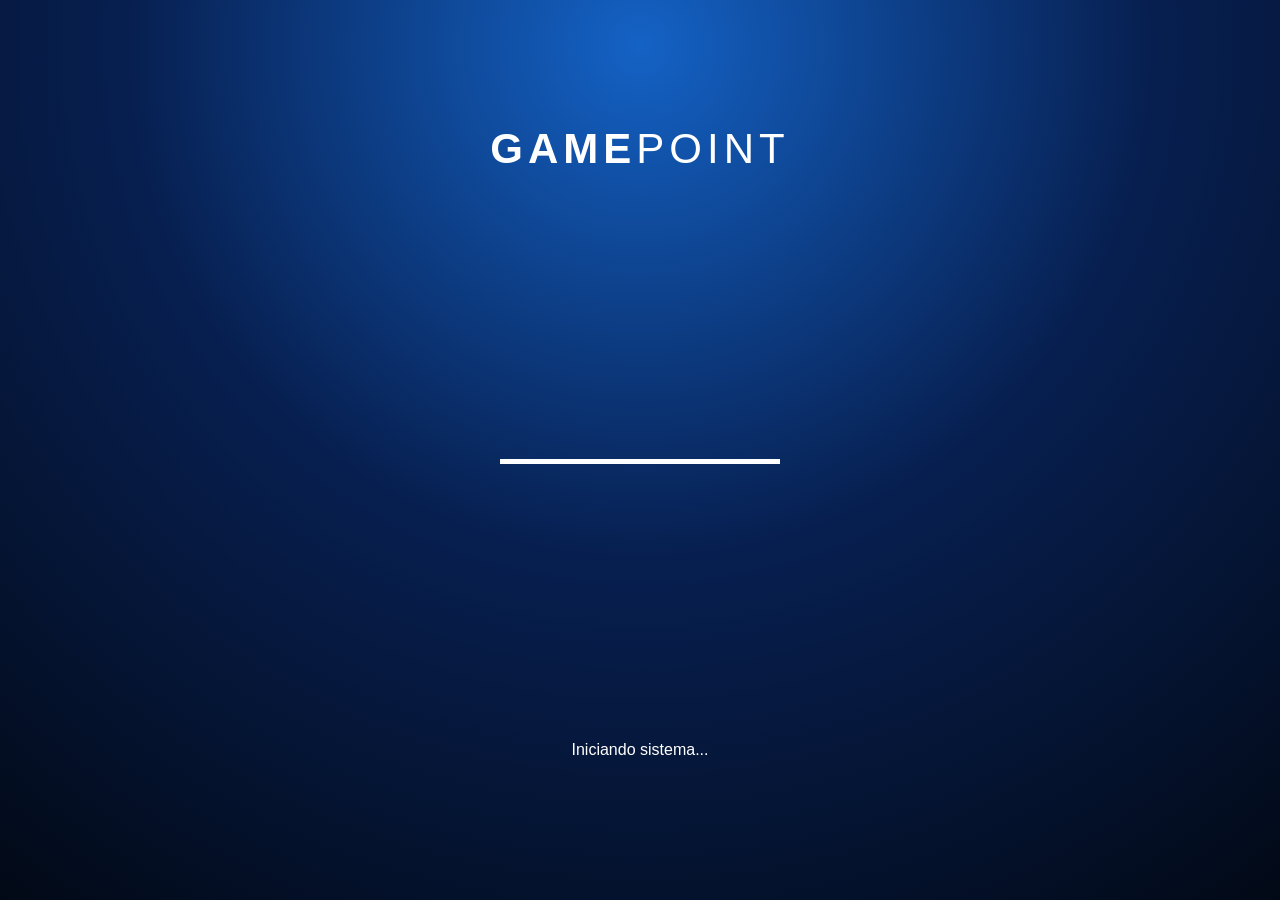
==== index.html @ 0812842a "Add files via upload" ====
<!DOCTYPE html>
<html lang="pt-BR">
<head>
<meta charset="UTF-8">
<meta name="viewport" content="width=device-width,initial-scale=1">
<title>GamePoint Console</title>
<link rel="stylesheet" href="style.css">
</head>
<body>
<div id="boot" class="boot"><div class="logo">GAME<span>POINT</span></div><div class="bar"><i></i></div><p>Iniciando sistema...</p></div>

<div id="login" class="login hidden">
  <div class="logo">GAME<span>POINT</span></div>
  <div class="login-card">
    <h1>Quem está usando este controle?</h1>
    <div id="profiles" class="profiles"></div>
    <button id="newProfile" class="btn">＋ Novo usuário</button>
    <button id="guest" class="btn ghost">Jogar como convidado</button>
  </div>
</div>

<main id="console" class="hidden">
<header>
  <div class="mini">GAMEPOINT</div>
  <div class="controller">🎮 <span id="pad">Controle não conectado</span></div>
  <div id="user">Convidado</div>
</header>

<nav id="nav">
  <button class="active" data-page="home">Início</button>
  <button data-page="store">Loja</button>
  <button data-page="library">Biblioteca</button>
  <button data-page="downloads">Downloads</button>
  <button data-page="settings">Configurações</button>
</nav>

<section id="home" class="page">
  <div class="hero">
    <div>
      <small>GAMEPOINT ORIGINAL</small>
      <h1>Seu console. Seus jogos.</h1>
      <p>Baixe jogos gratuitos e abra sua biblioteca diretamente pelo navegador.</p>
      <button class="btn" onclick="showPage('store')">Abrir Loja</button>
    </div>
  </div>
  <h2>Jogos em destaque</h2>
  <div id="featured" class="grid"></div>
</section>

<section id="store" class="page hidden">
  <div class="title-row"><div><h1>Loja</h1><p>Jogos gratuitos e demos.</p></div><input id="search" placeholder="Pesquisar"></div>
  <div id="storeGrid" class="grid"></div>
</section>

<section id="library" class="page hidden">
  <h1>Biblioteca</h1><p>Seus jogos instalados neste navegador.</p>
  <div id="libraryGrid" class="grid"></div>
</section>

<section id="downloads" class="page hidden">
  <h1>Downloads</h1>
  <div class="download-card">
    <h2>Como funciona</h2>
    <p>Use <b>Baixar</b> na Loja para salvar o arquivo HTML do jogo no dispositivo. Use <b>Jogar</b> para abrir o jogo no navegador.</p>
    <p>Os jogos desta demonstração são HTML5 e não precisam de servidor de jogo.</p>
  </div>
  <div id="downloadList"></div>
</section>

<section id="settings" class="page hidden">
  <h1>Configurações</h1>
  <div class="settings">
    <label><input type="checkbox" id="requirePad" checked> Exigir controle para iniciar jogos</label>
    <label><input type="checkbox" id="sound" checked> Sons da interface</label>
    <button class="btn ghost" id="logout">Sair do usuário</button>
  </div>
</section>
</main>

<div id="toast"></div>
<script src="app.js"></script>
</body>
</html>
---- style.css ----
*{box-sizing:border-box}html,body{margin:0;min-height:100%;font-family:Arial,sans-serif;color:#fff;background:radial-gradient(circle at 50% 5%,#1462c5,#071f50 48%,#020916)}button,input{font:inherit}.hidden{display:none!important}.boot,.login{min-height:100vh;display:grid;place-items:center;text-align:center}.logo{font-size:42px;font-weight:800;letter-spacing:5px}.logo span{font-weight:300}.boot .bar{width:280px;height:5px;background:#173a70;margin:35px auto 10px;overflow:hidden}.boot .bar i{display:block;width:0;height:100%;background:#fff;animation:load 1.8s forwards}@keyframes load{to{width:100%}}.login-card{width:min(720px,94vw);padding:35px;background:#061b43d9;border:1px solid #3d67a5}.login-card h1{font-weight:400}.profiles{display:flex;justify-content:center;gap:18px;flex-wrap:wrap;margin:25px 0}.profile{width:160px;padding:18px;background:#0a3473;border:2px solid transparent;cursor:pointer}.profile:hover{border-color:#fff}.avatar{width:80px;height:80px;border-radius:8px;background:#fff;color:#1460b8;display:grid;place-items:center;font-size:38px;margin:auto auto 10px}header{height:64px;display:flex;align-items:center;justify-content:space-between;padding:0 30px;background:#041431aa;border-bottom:1px solid #315891}.mini{font-weight:800;letter-spacing:2px}.controller{color:#b9cae6}nav{height:70px;display:flex;gap:8px;align-items:center;padding:0 30px;background:#08275c;overflow:auto}nav button{background:none;border:0;color:#a8bbdc;padding:18px 22px;cursor:pointer;white-space:nowrap}nav button.active{color:#fff;border-bottom:3px solid #fff}.page{max-width:1400px;margin:auto;padding:35px 5%}.hero{min-height:300px;display:flex;align-items:end;padding:42px;background:linear-gradient(90deg,#0c479c,#0a2a63aa),linear-gradient(135deg,#174d9c,#061733);border:1px solid #426aa3}.hero h1{font-size:45px;margin:10px 0}.hero p{max-width:620px;color:#c2d3ed}.btn{border:0;background:#fff;color:#072250;font-weight:700;padding:13px 20px;margin:7px 5px;cursor:pointer}.btn.ghost{background:#16468b;color:#fff}.grid{display:grid;grid-template-columns:repeat(auto-fill,minmax(190px,1fr));gap:18px;margin-top:20px}.card{background:#09285d;border:1px solid #2b518a;overflow:hidden;cursor:pointer}.card:hover{border-color:#fff;transform:translateY(-2px)}.cover{height:155px;display:grid;place-items:center;font-size:65px;background:linear-gradient(135deg,#1451a1,#071b42)}.info{padding:14px}.info h3{margin:0 0 8px}.meta{font-size:13px;color:#b8cbea}.actions{display:flex;gap:6px;margin-top:12px}.actions button{flex:1;padding:10px;border:0;cursor:pointer;font-weight:700}.play{background:#fff;color:#082456}.download{background:#17509b;color:#fff}.title-row{display:flex;justify-content:space-between;align-items:end;gap:20px}.title-row input{width:260px;padding:13px;background:#061a3c;color:#fff;border:1px solid #5072a8}.download-card,.settings{max-width:700px;padding:24px;background:#09285d;border:1px solid #315891}.settings label{display:block;padding:16px 0;border-bottom:1px solid #234879}.settings .btn{margin-top:20px}#toast{position:fixed;right:25px;bottom:25px;background:#fff;color:#072250;padding:14px 20px;font-weight:700;display:none}@media(max-width:650px){.logo{font-size:29px}.hero h1{font-size:32px}.hero{padding:25px}header{padding:0 15px}.page{padding:25px 15px}.title-row{display:block}.title-row input{width:100%;margin-top:15px}}
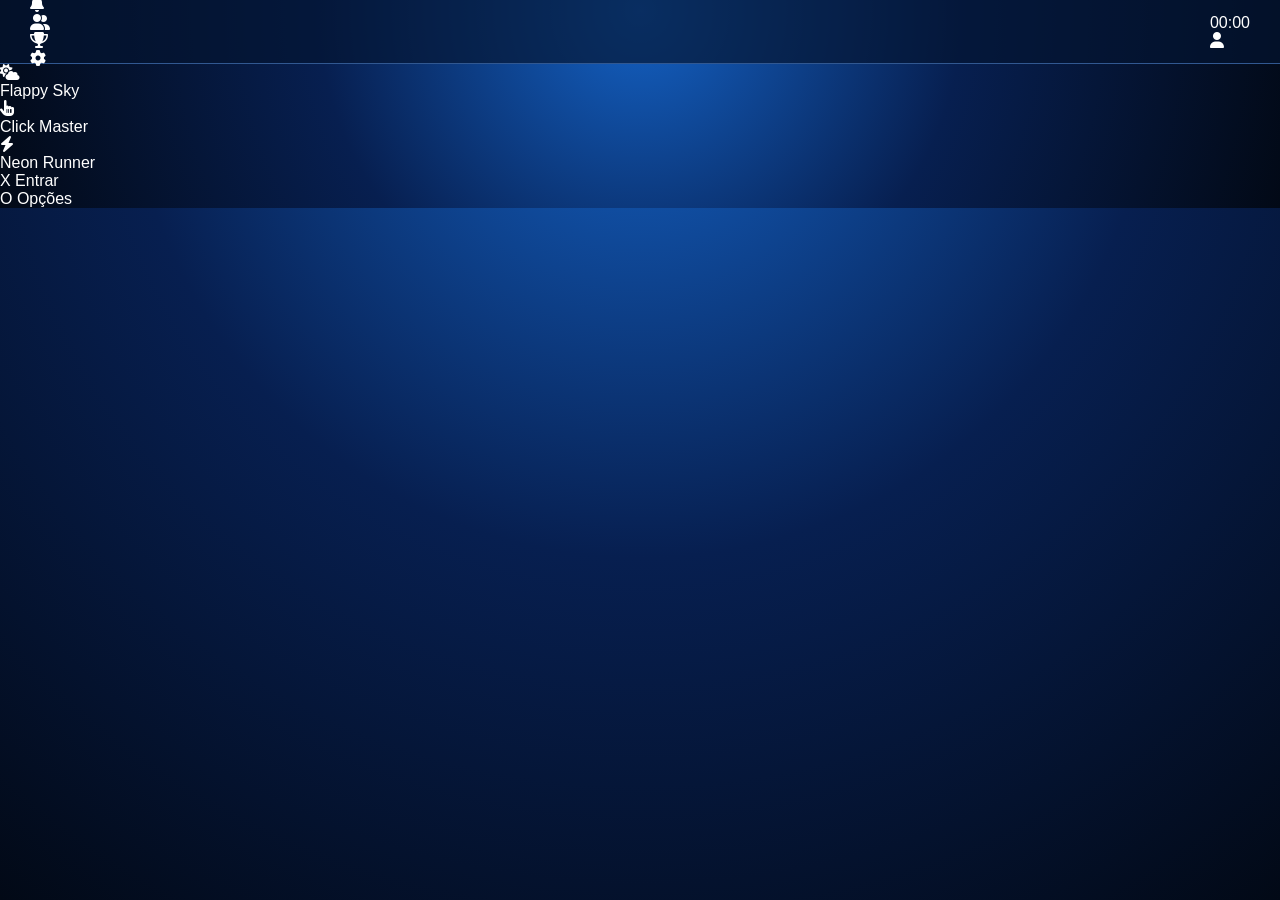
==== commit 00abaea5: "Update index.html for PlayStation 4 Web Console" ====
--- a/index.html
+++ b/index.html
@@ -1,83 +1,63 @@
 <!DOCTYPE html>
 <html lang="pt-BR">
 <head>
-<meta charset="UTF-8">
-<meta name="viewport" content="width=device-width,initial-scale=1">
-<title>GamePoint Console</title>
-<link rel="stylesheet" href="style.css">
+  <meta charset="UTF-8">
+  <meta name="viewport" content="width=device-width, initial-scale=1.0">
+  <title>PlayStation 4 Web Console</title>
+  <link rel="stylesheet" href="style.css">
+  <link href="https://cdnjs.cloudflare.com/ajax/libs/font-awesome/6.4.0/css/all.min.css" rel="stylesheet">
 </head>
 <body>
-<div id="boot" class="boot"><div class="logo">GAME<span>POINT</span></div><div class="bar"><i></i></div><p>Iniciando sistema...</p></div>
+  <div class="ps4-container">
+    <!-- Barra Superior de Status -->
+    <header class="top-bar">
+      <div class="top-icons">
+        <div class="icon-item"><i class="fa-solid fa-bell"></i></div>
+        <div class="icon-item"><i class="fa-solid fa-user-group"></i></div>
+        <div class="icon-item"><i class="fa-solid fa-trophy"></i></div>
+        <div class="icon-item"><i class="fa-solid fa-gear"></i></div>
+      </div>
+      <div class="profile-info">
+        <span id="clock">00:00</span>
+        <div class="avatar-box">
+          <i class="fa-solid fa-user"></i>
+        </div>
+      </div>
+    </header>
 
-<div id="login" class="login hidden">
-  <div class="logo">GAME<span>POINT</span></div>
-  <div class="login-card">
-    <h1>Quem está usando este controle?</h1>
-    <div id="profiles" class="profiles"></div>
-    <button id="newProfile" class="btn">＋ Novo usuário</button>
-    <button id="guest" class="btn ghost">Jogar como convidado</button>
+    <!-- Carrossel Principal de Jogos -->
+    <main class="carousel-wrapper">
+      <div class="carousel" id="carousel">
+        <div class="game-card active" data-url="games/flappy-sky/index.html">
+          <div class="card-art sky">
+            <i class="fa-solid fa-cloud-sun"></i>
+          </div>
+          <div class="card-title">Flappy Sky</div>
+        </div>
+
+        <div class="game-card" data-url="games/click-master/index.html">
+          <div class="card-art clicker">
+            <i class="fa-solid fa-hand-pointer"></i>
+          </div>
+          <div class="card-title">Click Master</div>
+        </div>
+
+        <div class="game-card" data-url="games/neon-runner/index.html">
+          <div class="card-art runner">
+            <i class="fa-solid fa-bolt"></i>
+          </div>
+          <div class="card-title">Neon Runner</div>
+        </div>
+      </div>
+    </main>
+
+    <!-- Rodapé com Botões de Ação -->
+    <footer class="action-bar">
+      <div class="prompt"><span class="btn-cross">X</span> Entrar</div>
+      <div class="prompt"><span class="btn-circle">O</span> Opções</div>
+    </footer>
   </div>
-</div>
 
-<main id="console" class="hidden">
-<header>
-  <div class="mini">GAMEPOINT</div>
-  <div class="controller">🎮 <span id="pad">Controle não conectado</span></div>
-  <div id="user">Convidado</div>
-</header>
-
-<nav id="nav">
-  <button class="active" data-page="home">Início</button>
-  <button data-page="store">Loja</button>
-  <button data-page="library">Biblioteca</button>
-  <button data-page="downloads">Downloads</button>
-  <button data-page="settings">Configurações</button>
-</nav>
-
-<section id="home" class="page">
-  <div class="hero">
-    <div>
-      <small>GAMEPOINT ORIGINAL</small>
-      <h1>Seu console. Seus jogos.</h1>
-      <p>Baixe jogos gratuitos e abra sua biblioteca diretamente pelo navegador.</p>
-      <button class="btn" onclick="showPage('store')">Abrir Loja</button>
-    </div>
-  </div>
-  <h2>Jogos em destaque</h2>
-  <div id="featured" class="grid"></div>
-</section>
-
-<section id="store" class="page hidden">
-  <div class="title-row"><div><h1>Loja</h1><p>Jogos gratuitos e demos.</p></div><input id="search" placeholder="Pesquisar"></div>
-  <div id="storeGrid" class="grid"></div>
-</section>
-
-<section id="library" class="page hidden">
-  <h1>Biblioteca</h1><p>Seus jogos instalados neste navegador.</p>
-  <div id="libraryGrid" class="grid"></div>
-</section>
-
-<section id="downloads" class="page hidden">
-  <h1>Downloads</h1>
-  <div class="download-card">
-    <h2>Como funciona</h2>
-    <p>Use <b>Baixar</b> na Loja para salvar o arquivo HTML do jogo no dispositivo. Use <b>Jogar</b> para abrir o jogo no navegador.</p>
-    <p>Os jogos desta demonstração são HTML5 e não precisam de servidor de jogo.</p>
-  </div>
-  <div id="downloadList"></div>
-</section>
-
-<section id="settings" class="page hidden">
-  <h1>Configurações</h1>
-  <div class="settings">
-    <label><input type="checkbox" id="requirePad" checked> Exigir controle para iniciar jogos</label>
-    <label><input type="checkbox" id="sound" checked> Sons da interface</label>
-    <button class="btn ghost" id="logout">Sair do usuário</button>
-  </div>
-</section>
-</main>
-
-<div id="toast"></div>
-<script src="app.js"></script>
+  <script src="app.js"></script>
 </body>
-</html>+</html>
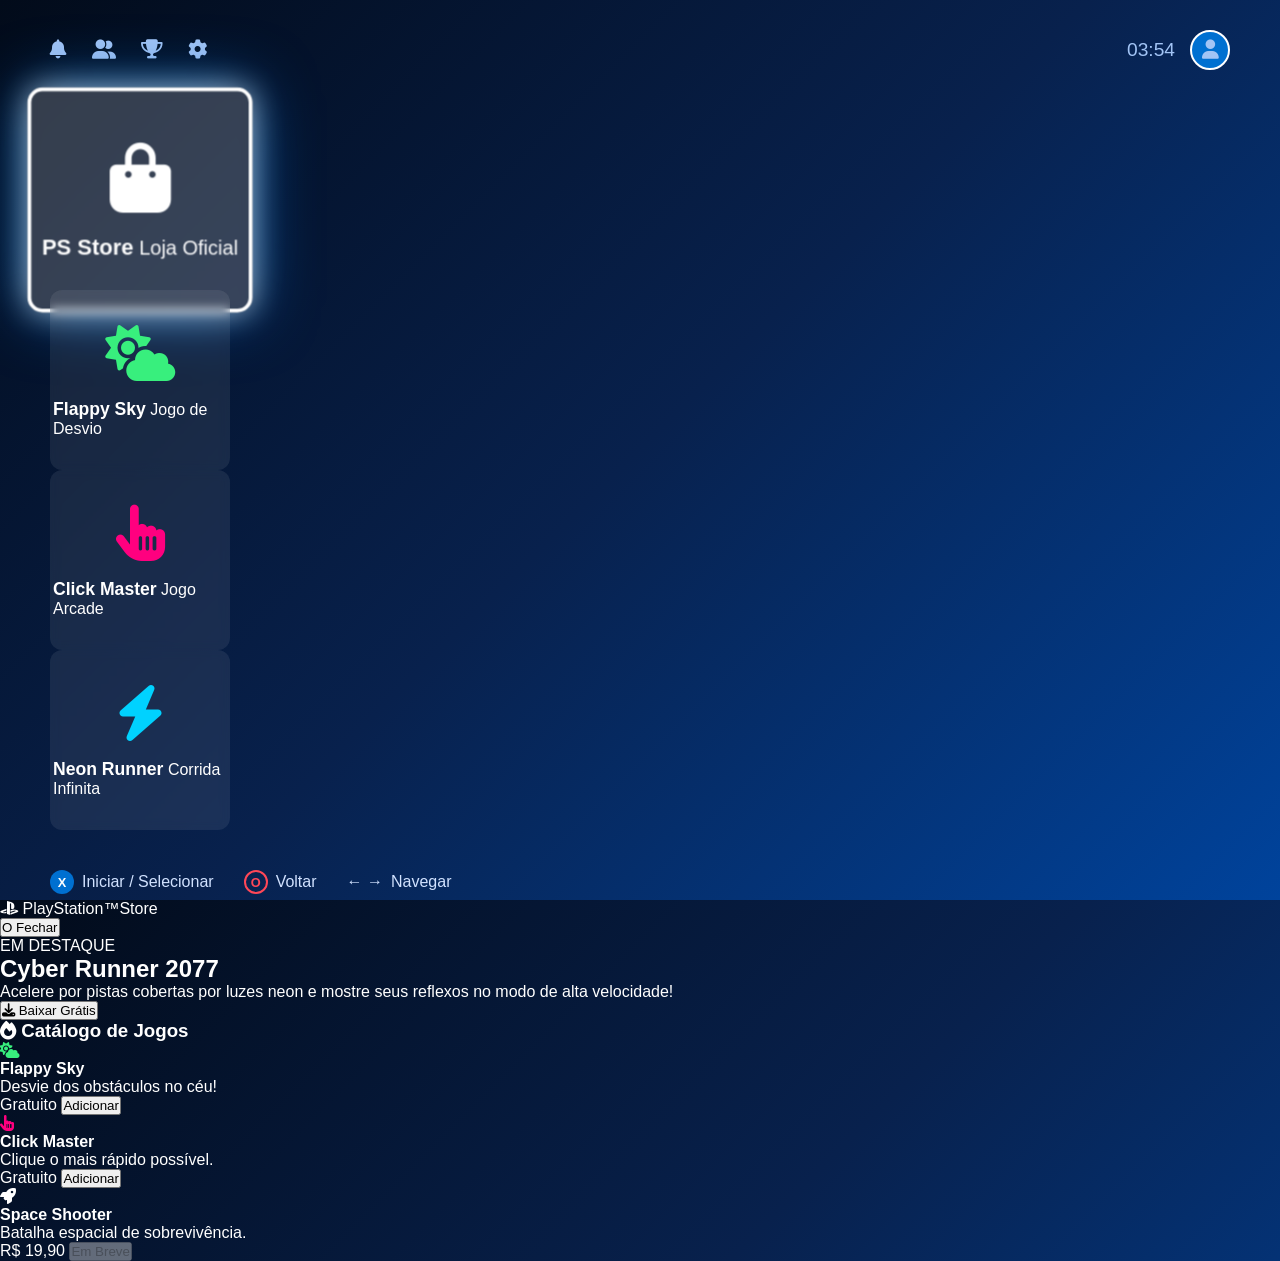
==== commit 858ad87c: "Update index.html" ====
--- a/index.html
+++ b/index.html
@@ -5,17 +5,19 @@
   <meta name="viewport" content="width=device-width, initial-scale=1.0">
   <title>PlayStation 4 Web Console</title>
   <link rel="stylesheet" href="style.css">
-  <link href="https://cdnjs.cloudflare.com/ajax/libs/font-awesome/6.4.0/css/all.min.css" rel="stylesheet">
+  <!-- FontAwesome para Ícones do Console -->
+  <link href="https://cdnjs.cloudflare.com/ajax/libs/font-awesome/6.5.1/css/all.min.css" rel="stylesheet">
 </head>
 <body>
+
   <div class="ps4-container">
     <!-- Barra Superior de Status -->
     <header class="top-bar">
       <div class="top-icons">
-        <div class="icon-item"><i class="fa-solid fa-bell"></i></div>
-        <div class="icon-item"><i class="fa-solid fa-user-group"></i></div>
-        <div class="icon-item"><i class="fa-solid fa-trophy"></i></div>
-        <div class="icon-item"><i class="fa-solid fa-gear"></i></div>
+        <div class="icon-item" title="Notificações"><i class="fa-solid fa-bell"></i></div>
+        <div class="icon-item" title="Amigos"><i class="fa-solid fa-user-group"></i></div>
+        <div class="icon-item" title="Troféus"><i class="fa-solid fa-trophy"></i></div>
+        <div class="icon-item" title="Configurações"><i class="fa-solid fa-gear"></i></div>
       </div>
       <div class="profile-info">
         <span id="clock">00:00</span>
@@ -27,37 +29,140 @@
 
     <!-- Carrossel Principal de Jogos -->
     <main class="carousel-wrapper">
-      <div class="carousel" id="carousel">
-        <div class="game-card active" data-url="games/flappy-sky/index.html">
+      <div class="carousel-track" id="carouselTrack">
+        
+        <!-- CARD 1: PLAYSTATION STORE -->
+        <div class="game-card active store-card" id="open-store-btn" data-type="store">
+          <div class="card-art ps-store-art">
+            <i class="fa-solid fa-bag-shopping"></i>
+          </div>
+          <div class="card-info">
+            <span class="card-title">PS Store</span>
+            <span class="card-subtitle">Loja Oficial</span>
+          </div>
+        </div>
+
+        <!-- CARD 2: FLAPPY SKY -->
+        <div class="game-card" data-type="game" data-url="games/flappy-sky/index.html">
           <div class="card-art sky">
             <i class="fa-solid fa-cloud-sun"></i>
           </div>
-          <div class="card-title">Flappy Sky</div>
+          <div class="card-info">
+            <span class="card-title">Flappy Sky</span>
+            <span class="card-subtitle">Jogo de Desvio</span>
+          </div>
         </div>
 
-        <div class="game-card" data-url="games/click-master/index.html">
+        <!-- CARD 3: CLICK MASTER -->
+        <div class="game-card" data-type="game" data-url="games/click-master/index.html">
           <div class="card-art clicker">
             <i class="fa-solid fa-hand-pointer"></i>
           </div>
-          <div class="card-title">Click Master</div>
+          <div class="card-info">
+            <span class="card-title">Click Master</span>
+            <span class="card-subtitle">Jogo Arcade</span>
+          </div>
         </div>
 
-        <div class="game-card" data-url="games/neon-runner/index.html">
+        <!-- CARD 4: NEON RUNNER -->
+        <div class="game-card" data-type="game" data-url="games/neon-runner/index.html">
           <div class="card-art runner">
             <i class="fa-solid fa-bolt"></i>
           </div>
-          <div class="card-title">Neon Runner</div>
+          <div class="card-info">
+            <span class="card-title">Neon Runner</span>
+            <span class="card-subtitle">Corrida Infinita</span>
+          </div>
         </div>
+
       </div>
     </main>
 
-    <!-- Rodapé com Botões de Ação -->
+    <!-- Rodapé com Comandos do Controle -->
     <footer class="action-bar">
-      <div class="prompt"><span class="btn-cross">X</span> Entrar</div>
-      <div class="prompt"><span class="btn-circle">O</span> Opções</div>
+      <div class="prompt"><span class="btn-cross">X</span> Iniciar / Selecionar</div>
+      <div class="prompt"><span class="btn-circle">O</span> Voltar</div>
+      <div class="prompt"><span class="btn-nav">← →</span> Navegar</div>
     </footer>
+  </div>
+
+  <!-- ==================== TELA DA PLAYSTATION STORE ==================== -->
+  <div class="store-overlay hidden" id="storeScreen">
+    <div class="store-modal">
+      
+      <!-- Cabeçalho da Store -->
+      <header class="store-header">
+        <div class="store-brand">
+          <i class="fa-brands fa-playstation"></i>
+          <span>PlayStation™Store</span>
+        </div>
+        <button class="close-store-btn" id="closeStoreBtn">
+          <span class="btn-circle-sm">O</span> Fechar
+        </button>
+      </header>
+
+      <div class="store-content">
+        <!-- Banner Principal de Destaque -->
+        <div class="store-hero">
+          <div class="hero-details">
+            <span class="badge-featured">EM DESTAQUE</span>
+            <h2>Cyber Runner 2077</h2>
+            <p>Acelere por pistas cobertas por luzes neon e mostre seus reflexos no modo de alta velocidade!</p>
+            <button class="btn-download-hero" onclick="installGame('Cyber Runner', 'games/neon-runner/index.html', 'fa-bolt', 'runner', 'Corrida Futurista')">
+              <i class="fa-solid fa-download"></i> Baixar Grátis
+            </button>
+          </div>
+        </div>
+
+        <!-- Seção de Jogos Populares -->
+        <section class="store-section">
+          <h3><i class="fa-solid fa-fire"></i> Catálogo de Jogos</h3>
+          <div class="store-grid">
+            
+            <div class="store-item">
+              <div class="store-thumb sky"><i class="fa-solid fa-cloud-sun"></i></div>
+              <div class="store-item-body">
+                <h4>Flappy Sky</h4>
+                <p>Desvie dos obstáculos no céu!</p>
+                <div class="store-item-footer">
+                  <span class="price-free">Gratuito</span>
+                  <button class="btn-install" onclick="installGame('Flappy Sky', 'games/flappy-sky/index.html', 'fa-cloud-sun', 'sky', 'Jogo de Desvio')">Adicionar</button>
+                </div>
+              </div>
+            </div>
+
+            <div class="store-item">
+              <div class="store-thumb clicker"><i class="fa-solid fa-hand-pointer"></i></div>
+              <div class="store-item-body">
+                <h4>Click Master</h4>
+                <p>Clique o mais rápido possível.</p>
+                <div class="store-item-footer">
+                  <span class="price-free">Gratuito</span>
+                  <button class="btn-install" onclick="installGame('Click Master', 'games/click-master/index.html', 'fa-hand-pointer', 'clicker', 'Jogo Arcade')">Adicionar</button>
+                </div>
+              </div>
+            </div>
+
+            <div class="store-item">
+              <div class="store-thumb space"><i class="fa-solid fa-rocket"></i></div>
+              <div class="store-item-body">
+                <h4>Space Shooter</h4>
+                <p>Batalha espacial de sobrevivência.</p>
+                <div class="store-item-footer">
+                  <span class="price">R$ 19,90</span>
+                  <button class="btn-install disabled" disabled>Em Breve</button>
+                </div>
+              </div>
+            </div>
+
+          </div>
+        </section>
+      </div>
+
+    </div>
   </div>
 
   <script src="app.js"></script>
 </body>
-</html>
+  </html>
+  
--- a/style.css
+++ b/style.css
@@ -1 +1,149 @@
-*{box-sizing:border-box}html,body{margin:0;min-height:100%;font-family:Arial,sans-serif;color:#fff;background:radial-gradient(circle at 50% 5%,#1462c5,#071f50 48%,#020916)}button,input{font:inherit}.hidden{display:none!important}.boot,.login{min-height:100vh;display:grid;place-items:center;text-align:center}.logo{font-size:42px;font-weight:800;letter-spacing:5px}.logo span{font-weight:300}.boot .bar{width:280px;height:5px;background:#173a70;margin:35px auto 10px;overflow:hidden}.boot .bar i{display:block;width:0;height:100%;background:#fff;animation:load 1.8s forwards}@keyframes load{to{width:100%}}.login-card{width:min(720px,94vw);padding:35px;background:#061b43d9;border:1px solid #3d67a5}.login-card h1{font-weight:400}.profiles{display:flex;justify-content:center;gap:18px;flex-wrap:wrap;margin:25px 0}.profile{width:160px;padding:18px;background:#0a3473;border:2px solid transparent;cursor:pointer}.profile:hover{border-color:#fff}.avatar{width:80px;height:80px;border-radius:8px;background:#fff;color:#1460b8;display:grid;place-items:center;font-size:38px;margin:auto auto 10px}header{height:64px;display:flex;align-items:center;justify-content:space-between;padding:0 30px;background:#041431aa;border-bottom:1px solid #315891}.mini{font-weight:800;letter-spacing:2px}.controller{color:#b9cae6}nav{height:70px;display:flex;gap:8px;align-items:center;padding:0 30px;background:#08275c;overflow:auto}nav button{background:none;border:0;color:#a8bbdc;padding:18px 22px;cursor:pointer;white-space:nowrap}nav button.active{color:#fff;border-bottom:3px solid #fff}.page{max-width:1400px;margin:auto;padding:35px 5%}.hero{min-height:300px;display:flex;align-items:end;padding:42px;background:linear-gradient(90deg,#0c479c,#0a2a63aa),linear-gradient(135deg,#174d9c,#061733);border:1px solid #426aa3}.hero h1{font-size:45px;margin:10px 0}.hero p{max-width:620px;color:#c2d3ed}.btn{border:0;background:#fff;color:#072250;font-weight:700;padding:13px 20px;margin:7px 5px;cursor:pointer}.btn.ghost{background:#16468b;color:#fff}.grid{display:grid;grid-template-columns:repeat(auto-fill,minmax(190px,1fr));gap:18px;margin-top:20px}.card{background:#09285d;border:1px solid #2b518a;overflow:hidden;cursor:pointer}.card:hover{border-color:#fff;transform:translateY(-2px)}.cover{height:155px;display:grid;place-items:center;font-size:65px;background:linear-gradient(135deg,#1451a1,#071b42)}.info{padding:14px}.info h3{margin:0 0 8px}.meta{font-size:13px;color:#b8cbea}.actions{display:flex;gap:6px;margin-top:12px}.actions button{flex:1;padding:10px;border:0;cursor:pointer;font-weight:700}.play{background:#fff;color:#082456}.download{background:#17509b;color:#fff}.title-row{display:flex;justify-content:space-between;align-items:end;gap:20px}.title-row input{width:260px;padding:13px;background:#061a3c;color:#fff;border:1px solid #5072a8}.download-card,.settings{max-width:700px;padding:24px;background:#09285d;border:1px solid #315891}.settings label{display:block;padding:16px 0;border-bottom:1px solid #234879}.settings .btn{margin-top:20px}#toast{position:fixed;right:25px;bottom:25px;background:#fff;color:#072250;padding:14px 20px;font-weight:700;display:none}@media(max-width:650px){.logo{font-size:29px}.hero h1{font-size:32px}.hero{padding:25px}header{padding:0 15px}.page{padding:25px 15px}.title-row{display:block}.title-row input{width:100%;margin-top:15px}}
+* {
+  margin: 0;
+  padding: 0;
+  box-sizing: border-box;
+  font-family: 'Segoe UI', Tahoma, Geneva, Verdana, sans-serif;
+  user-select: none;
+}
+
+body {
+  background: linear-gradient(135deg, #020b1a 0%, #08214d 50%, #00439c 100%);
+  height: 100vh;
+  overflow: hidden;
+  color: #fff;
+}
+
+.ps4-container {
+  display: flex;
+  flex-direction: column;
+  justify-content: space-between;
+  height: 100vh;
+  padding: 30px 50px;
+}
+
+/* Barra Superior */
+.top-bar {
+  display: flex;
+  justify-content: space-between;
+  align-items: center;
+  font-size: 1.2rem;
+  color: #a2c4f5;
+}
+
+.top-icons {
+  display: flex;
+  gap: 25px;
+}
+
+.top-icons i:hover {
+  color: #fff;
+  cursor: pointer;
+}
+
+.profile-info {
+  display: flex;
+  align-items: center;
+  gap: 15px;
+}
+
+.avatar-box {
+  width: 40px;
+  height: 40px;
+  border-radius: 50%;
+  background: #0070d1;
+  display: flex;
+  justify-content: center;
+  align-items: center;
+  border: 2px solid #fff;
+}
+
+/* Carrossel Principal */
+.carousel-wrapper {
+  display: flex;
+  align-items: center;
+  justify-content: flex-start;
+  padding: 40px 0;
+}
+
+.carousel {
+  display: flex;
+  gap: 35px;
+  transition: transform 0.3s ease;
+}
+
+.game-card {
+  width: 180px;
+  height: 180px;
+  background: rgba(255, 255, 255, 0.08);
+  border-radius: 12px;
+  display: flex;
+  flex-direction: column;
+  align-items: center;
+  justify-content: center;
+  cursor: pointer;
+  transition: all 0.3s cubic-bezier(0.175, 0.885, 0.32, 1.275);
+  border: 3px solid transparent;
+  backdrop-filter: blur(5px);
+}
+
+.card-art {
+  font-size: 3.5rem;
+  margin-bottom: 12px;
+}
+
+.sky { color: #38ef7d; }
+.clicker { color: #ff007f; }
+.runner { color: #00d2ff; }
+
+.card-title {
+  font-weight: 600;
+  font-size: 1.1rem;
+}
+
+/* Estado Ativo (Destaque Estilo PS4) */
+.game-card.active {
+  transform: scale(1.25);
+  border-color: #ffffff;
+  box-shadow: 0 0 25px rgba(255, 255, 255, 0.6), 0 0 50px rgba(0, 112, 209, 0.8);
+  background: rgba(255, 255, 255, 0.2);
+}
+
+/* Barra Inferior */
+.action-bar {
+  display: flex;
+  gap: 30px;
+  font-size: 1rem;
+  color: #d1e2ff;
+}
+
+.prompt {
+  display: flex;
+  align-items: center;
+  gap: 8px;
+}
+
+.btn-cross {
+  background: #0070d1;
+  color: white;
+  width: 24px;
+  height: 24px;
+  border-radius: 50%;
+  display: inline-flex;
+  align-items: center;
+  justify-content: center;
+  font-weight: bold;
+  font-size: 0.8rem;
+}
+
+.btn-circle {
+  border: 2px solid #ff4757;
+  color: #ff4757;
+  width: 24px;
+  height: 24px;
+  border-radius: 50%;
+  display: inline-flex;
+  align-items: center;
+  justify-content: center;
+  font-weight: bold;
+  font-size: 0.8rem;
+}
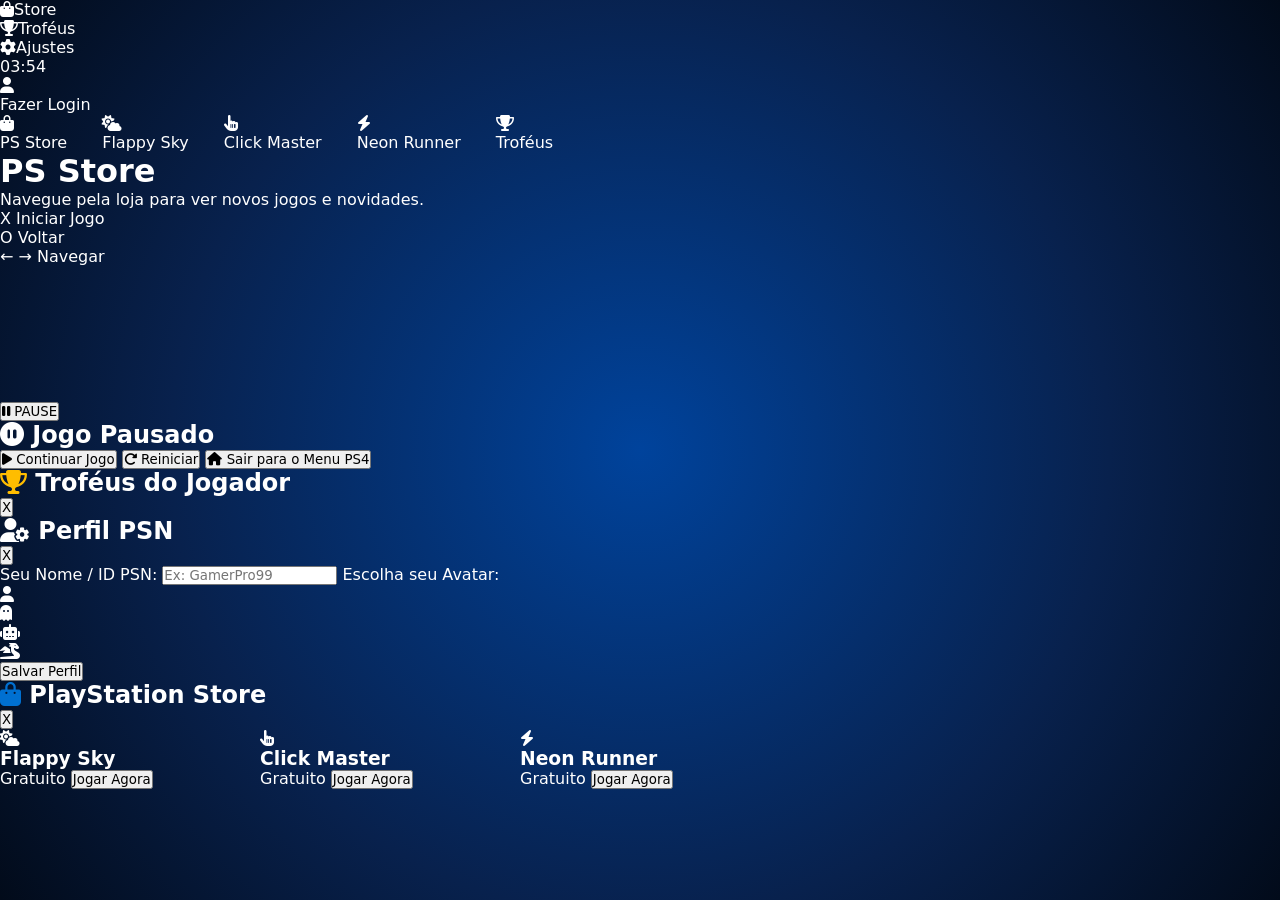
==== commit 25ac376c: "Change title from 'PlayStation 4 Web Console' to 'PlayStation 4 Web OS'" ====
--- a/index.html
+++ b/index.html
@@ -3,166 +3,176 @@
 <head>
   <meta charset="UTF-8">
   <meta name="viewport" content="width=device-width, initial-scale=1.0">
-  <title>PlayStation 4 Web Console</title>
+  <title>PlayStation 4 Web OS</title>
   <link rel="stylesheet" href="style.css">
-  <!-- FontAwesome para Ícones do Console -->
   <link href="https://cdnjs.cloudflare.com/ajax/libs/font-awesome/6.5.1/css/all.min.css" rel="stylesheet">
 </head>
 <body>
 
-  <div class="ps4-container">
-    <!-- Barra Superior de Status -->
-    <header class="top-bar">
-      <div class="top-icons">
-        <div class="icon-item" title="Notificações"><i class="fa-solid fa-bell"></i></div>
-        <div class="icon-item" title="Amigos"><i class="fa-solid fa-user-group"></i></div>
-        <div class="icon-item" title="Troféus"><i class="fa-solid fa-trophy"></i></div>
-        <div class="icon-item" title="Configurações"><i class="fa-solid fa-gear"></i></div>
+  <!-- ================= TELA DO DASHBOARD PS4 ================= -->
+  <div class="ps4-screen" id="ps4Dashboard">
+    
+    <!-- Barra Superior -->
+    <header class="system-bar">
+      <div class="sys-icons">
+        <div class="sys-item" id="btn-store"><i class="fa-solid fa-bag-shopping"></i><span>Store</span></div>
+        <div class="sys-item" id="btn-trophies"><i class="fa-solid fa-trophy"></i><span>Troféus</span></div>
+        <div class="sys-item" id="btn-settings"><i class="fa-solid fa-gear"></i><span>Ajustes</span></div>
       </div>
-      <div class="profile-info">
+
+      <div class="sys-profile" id="btn-login">
         <span id="clock">00:00</span>
-        <div class="avatar-box">
-          <i class="fa-solid fa-user"></i>
-        </div>
+        <div class="user-avatar" id="current-avatar"><i class="fa-solid fa-user"></i></div>
+        <span class="user-name" id="current-username">Fazer Login</span>
       </div>
     </header>
 
-    <!-- Carrossel Principal de Jogos -->
-    <main class="carousel-wrapper">
+    <!-- Carrossel de Jogos -->
+    <main class="main-carousel">
       <div class="carousel-track" id="carouselTrack">
         
-        <!-- CARD 1: PLAYSTATION STORE -->
-        <div class="game-card active store-card" id="open-store-btn" data-type="store">
-          <div class="card-art ps-store-art">
-            <i class="fa-solid fa-bag-shopping"></i>
-          </div>
-          <div class="card-info">
-            <span class="card-title">PS Store</span>
-            <span class="card-subtitle">Loja Oficial</span>
-          </div>
+        <!-- STORE -->
+        <div class="ps4-tile active" data-type="modal" data-target="modal-store">
+          <div class="tile-art store-bg"><i class="fa-solid fa-bag-shopping"></i></div>
+          <div class="tile-label">PS Store</div>
         </div>
 
-        <!-- CARD 2: FLAPPY SKY -->
-        <div class="game-card" data-type="game" data-url="games/flappy-sky/index.html">
-          <div class="card-art sky">
-            <i class="fa-solid fa-cloud-sun"></i>
-          </div>
-          <div class="card-info">
-            <span class="card-title">Flappy Sky</span>
-            <span class="card-subtitle">Jogo de Desvio</span>
-          </div>
+        <!-- FLAPPY SKY -->
+        <div class="ps4-tile" data-type="game" data-title="Flappy Sky" data-url="./games/flappy-sky/index.html">
+          <div class="tile-art sky-bg"><i class="fa-solid fa-cloud-sun"></i></div>
+          <div class="tile-label">Flappy Sky</div>
         </div>
 
-        <!-- CARD 3: CLICK MASTER -->
-        <div class="game-card" data-type="game" data-url="games/click-master/index.html">
-          <div class="card-art clicker">
-            <i class="fa-solid fa-hand-pointer"></i>
-          </div>
-          <div class="card-info">
-            <span class="card-title">Click Master</span>
-            <span class="card-subtitle">Jogo Arcade</span>
-          </div>
+        <!-- CLICK MASTER -->
+        <div class="ps4-tile" data-type="game" data-title="Click Master" data-url="./games/click-master/index.html">
+          <div class="tile-art clicker-bg"><i class="fa-solid fa-hand-pointer"></i></div>
+          <div class="tile-label">Click Master</div>
         </div>
 
-        <!-- CARD 4: NEON RUNNER -->
-        <div class="game-card" data-type="game" data-url="games/neon-runner/index.html">
-          <div class="card-art runner">
-            <i class="fa-solid fa-bolt"></i>
-          </div>
-          <div class="card-info">
-            <span class="card-title">Neon Runner</span>
-            <span class="card-subtitle">Corrida Infinita</span>
-          </div>
+        <!-- NEON RUNNER -->
+        <div class="ps4-tile" data-type="game" data-title="Neon Runner" data-url="./games/neon-runner/index.html">
+          <div class="tile-art runner-bg"><i class="fa-solid fa-bolt"></i></div>
+          <div class="tile-label">Neon Runner</div>
+        </div>
+
+        <!-- TROFÉUS -->
+        <div class="ps4-tile" data-type="modal" data-target="modal-trophies">
+          <div class="tile-art trophy-bg"><i class="fa-solid fa-trophy"></i></div>
+          <div class="tile-label">Troféus</div>
         </div>
 
       </div>
     </main>
 
-    <!-- Rodapé com Comandos do Controle -->
-    <footer class="action-bar">
-      <div class="prompt"><span class="btn-cross">X</span> Iniciar / Selecionar</div>
-      <div class="prompt"><span class="btn-circle">O</span> Voltar</div>
-      <div class="prompt"><span class="btn-nav">← →</span> Navegar</div>
+    <!-- Detalhes do Jogo Selecionado -->
+    <div class="game-details">
+      <h1 id="selected-title">PS Store</h1>
+      <p id="selected-desc">Navegue pela loja para ver novos jogos e novidades.</p>
+    </div>
+
+    <!-- Barra de Ajuda/Controles -->
+    <footer class="controls-bar">
+      <div class="btn-prompt"><span class="btn-x">X</span> Iniciar Jogo</div>
+      <div class="btn-prompt"><span class="btn-o">O</span> Voltar</div>
+      <div class="btn-prompt"><span class="btn-dpad">← →</span> Navegar</div>
     </footer>
   </div>
 
-  <!-- ==================== TELA DA PLAYSTATION STORE ==================== -->
-  <div class="store-overlay hidden" id="storeScreen">
-    <div class="store-modal">
-      
-      <!-- Cabeçalho da Store -->
-      <header class="store-header">
-        <div class="store-brand">
-          <i class="fa-brands fa-playstation"></i>
-          <span>PlayStation™Store</span>
+  <!-- ================= PLAYER DO JOGO (RODA O HTML) ================= -->
+  <div class="game-player-overlay hidden" id="gamePlayer">
+    
+    <!-- Botão Flutuante de PAUSE no canto superior direito -->
+    <button class="floating-pause-btn" id="btnPauseGame" onclick="togglePauseMenu()">
+      <i class="fa-solid fa-pause"></i> PAUSE
+    </button>
+
+    <!-- Tela do Jogo -->
+    <iframe id="gameIframe" src="" frameborder="0"></iframe>
+
+    <!-- MENU DE PAUSE SOBREPOSTO AO JOGO -->
+    <div class="pause-menu-overlay hidden" id="pauseMenu">
+      <div class="pause-card">
+        <h2 id="pause-game-title"><i class="fa-solid fa-circle-pause"></i> Jogo Pausado</h2>
+        <div class="pause-options">
+          <button class="pause-btn primary" onclick="togglePauseMenu()">
+            <i class="fa-solid fa-play"></i> Continuar Jogo
+          </button>
+          <button class="pause-btn" onclick="restartGame()">
+            <i class="fa-solid fa-rotate-right"></i> Reiniciar
+          </button>
+          <button class="pause-btn danger" onclick="exitToDashboard()">
+            <i class="fa-solid fa-house"></i> Sair para o Menu PS4
+          </button>
         </div>
-        <button class="close-store-btn" id="closeStoreBtn">
-          <span class="btn-circle-sm">O</span> Fechar
-        </button>
-      </header>
+      </div>
+    </div>
+  </div>
 
-      <div class="store-content">
-        <!-- Banner Principal de Destaque -->
-        <div class="store-hero">
-          <div class="hero-details">
-            <span class="badge-featured">EM DESTAQUE</span>
-            <h2>Cyber Runner 2077</h2>
-            <p>Acelere por pistas cobertas por luzes neon e mostre seus reflexos no modo de alta velocidade!</p>
-            <button class="btn-download-hero" onclick="installGame('Cyber Runner', 'games/neon-runner/index.html', 'fa-bolt', 'runner', 'Corrida Futurista')">
-              <i class="fa-solid fa-download"></i> Baixar Grátis
-            </button>
-          </div>
+  <!-- ================= MODAL DE TROFÉUS ================= -->
+  <div class="modal-overlay hidden" id="modal-trophies">
+    <div class="modal-card">
+      <div class="modal-header">
+        <h2><i class="fa-solid fa-trophy" style="color:#ffbd00;"></i> Troféus do Jogador</h2>
+        <button class="close-btn" onclick="closeModal('modal-trophies')">X</button>
+      </div>
+      <div class="trophy-list" id="trophyContainer"></div>
+    </div>
+  </div>
+
+  <!-- ================= MODAL DE LOGIN ================= -->
+  <div class="modal-overlay hidden" id="modal-login">
+    <div class="modal-card small">
+      <div class="modal-header">
+        <h2><i class="fa-solid fa-user-gear"></i> Perfil PSN</h2>
+        <button class="close-btn" onclick="closeModal('modal-login')">X</button>
+      </div>
+      <form class="login-form" id="loginForm">
+        <label>Seu Nome / ID PSN:</label>
+        <input type="text" id="usernameInput" placeholder="Ex: GamerPro99" required maxlength="15">
+        
+        <label>Escolha seu Avatar:</label>
+        <div class="avatar-select">
+          <div class="avatar-option active" data-icon="fa-user"><i class="fa-solid fa-user"></i></div>
+          <div class="avatar-option" data-icon="fa-ghost"><i class="fa-solid fa-ghost"></i></div>
+          <div class="avatar-option" data-icon="fa-robot"><i class="fa-solid fa-robot"></i></div>
+          <div class="avatar-option" data-icon="fa-dragon"><i class="fa-solid fa-dragon"></i></div>
         </div>
 
-        <!-- Seção de Jogos Populares -->
-        <section class="store-section">
-          <h3><i class="fa-solid fa-fire"></i> Catálogo de Jogos</h3>
-          <div class="store-grid">
-            
-            <div class="store-item">
-              <div class="store-thumb sky"><i class="fa-solid fa-cloud-sun"></i></div>
-              <div class="store-item-body">
-                <h4>Flappy Sky</h4>
-                <p>Desvie dos obstáculos no céu!</p>
-                <div class="store-item-footer">
-                  <span class="price-free">Gratuito</span>
-                  <button class="btn-install" onclick="installGame('Flappy Sky', 'games/flappy-sky/index.html', 'fa-cloud-sun', 'sky', 'Jogo de Desvio')">Adicionar</button>
-                </div>
-              </div>
-            </div>
+        <button type="submit" class="submit-btn">Salvar Perfil</button>
+      </form>
+    </div>
+  </div>
 
-            <div class="store-item">
-              <div class="store-thumb clicker"><i class="fa-solid fa-hand-pointer"></i></div>
-              <div class="store-item-body">
-                <h4>Click Master</h4>
-                <p>Clique o mais rápido possível.</p>
-                <div class="store-item-footer">
-                  <span class="price-free">Gratuito</span>
-                  <button class="btn-install" onclick="installGame('Click Master', 'games/click-master/index.html', 'fa-hand-pointer', 'clicker', 'Jogo Arcade')">Adicionar</button>
-                </div>
-              </div>
-            </div>
-
-            <div class="store-item">
-              <div class="store-thumb space"><i class="fa-solid fa-rocket"></i></div>
-              <div class="store-item-body">
-                <h4>Space Shooter</h4>
-                <p>Batalha espacial de sobrevivência.</p>
-                <div class="store-item-footer">
-                  <span class="price">R$ 19,90</span>
-                  <button class="btn-install disabled" disabled>Em Breve</button>
-                </div>
-              </div>
-            </div>
-
-          </div>
-        </section>
+  <!-- ================= MODAL STORE ================= -->
+  <div class="modal-overlay hidden" id="modal-store">
+    <div class="modal-card">
+      <div class="modal-header">
+        <h2><i class="fa-solid fa-bag-shopping" style="color:#0070d1;"></i> PlayStation Store</h2>
+        <button class="close-btn" onclick="closeModal('modal-store')">X</button>
       </div>
-
+      <div class="store-grid">
+        <div class="store-card-item">
+          <i class="fa-solid fa-cloud-sun sky-bg"></i>
+          <h3>Flappy Sky</h3>
+          <span class="tag">Gratuito</span>
+          <button onclick="launchGame('Flappy Sky', './games/flappy-sky/index.html')">Jogar Agora</button>
+        </div>
+        <div class="store-card-item">
+          <i class="fa-solid fa-hand-pointer clicker-bg"></i>
+          <h3>Click Master</h3>
+          <span class="tag">Gratuito</span>
+          <button onclick="launchGame('Click Master', './games/click-master/index.html')">Jogar Agora</button>
+        </div>
+        <div class="store-card-item">
+          <i class="fa-solid fa-bolt runner-bg"></i>
+          <h3>Neon Runner</h3>
+          <span class="tag">Gratuito</span>
+          <button onclick="launchGame('Neon Runner', './games/neon-runner/index.html')">Jogar Agora</button>
+        </div>
+      </div>
     </div>
   </div>
 
   <script src="app.js"></script>
 </body>
-  </html>
-  
+</html>
--- a/style.css
+++ b/style.css
@@ -2,15 +2,16 @@
   margin: 0;
   padding: 0;
   box-sizing: border-box;
-  font-family: 'Segoe UI', Tahoma, Geneva, Verdana, sans-serif;
+  font-family: 'Segoe UI', system-ui, -apple-system, sans-serif;
   user-select: none;
 }
 
 body {
-  background: linear-gradient(135deg, #020b1a 0%, #08214d 50%, #00439c 100%);
+  background: radial-gradient(circle at center, #00439c 0%, #08214d 60%, #020b1a 100%);
   height: 100vh;
+  width: 100vw;
   overflow: hidden;
-  color: #fff;
+  color: #ffffff;
 }
 
 .ps4-container {
@@ -18,132 +19,421 @@
   flex-direction: column;
   justify-content: space-between;
   height: 100vh;
-  padding: 30px 50px;
-}
-
-/* Barra Superior */
+  padding: 40px 60px;
+}
+
+/* ==================== BARRA SUPERIOR ==================== */
 .top-bar {
   display: flex;
   justify-content: space-between;
   align-items: center;
   font-size: 1.2rem;
   color: #a2c4f5;
+  z-index: 10;
 }
 
 .top-icons {
   display: flex;
-  gap: 25px;
-}
-
-.top-icons i:hover {
-  color: #fff;
+  gap: 30px;
+}
+
+.top-icons .icon-item {
   cursor: pointer;
+  transition: transform 0.2s, color 0.2s;
+}
+
+.top-icons .icon-item:hover {
+  color: #ffffff;
+  transform: scale(1.15);
 }
 
 .profile-info {
   display: flex;
   align-items: center;
   gap: 15px;
+  font-weight: 600;
 }
 
 .avatar-box {
-  width: 40px;
-  height: 40px;
+  width: 42px;
+  height: 42px;
   border-radius: 50%;
   background: #0070d1;
   display: flex;
   justify-content: center;
   align-items: center;
-  border: 2px solid #fff;
-}
-
-/* Carrossel Principal */
+  border: 2px solid #ffffff;
+  box-shadow: 0 0 10px rgba(0, 112, 209, 0.5);
+}
+
+/* ==================== CARROSSEL PRINCIPAL ==================== */
 .carousel-wrapper {
-  display: flex;
-  align-items: center;
-  justify-content: flex-start;
-  padding: 40px 0;
-}
-
-.carousel {
+  position: relative;
+  width: 100%;
+  display: flex;
+  align-items: center;
+  padding: 50px 0;
+  overflow: visible;
+}
+
+.carousel-track {
   display: flex;
   gap: 35px;
-  transition: transform 0.3s ease;
+  transition: transform 0.4s cubic-bezier(0.25, 1, 0.5, 1);
 }
 
 .game-card {
-  width: 180px;
-  height: 180px;
+  min-width: 200px;
+  width: 200px;
+  height: 200px;
   background: rgba(255, 255, 255, 0.08);
-  border-radius: 12px;
+  border-radius: 16px;
   display: flex;
   flex-direction: column;
   align-items: center;
   justify-content: center;
   cursor: pointer;
-  transition: all 0.3s cubic-bezier(0.175, 0.885, 0.32, 1.275);
+  transition: all 0.35s cubic-bezier(0.175, 0.885, 0.32, 1.275);
   border: 3px solid transparent;
-  backdrop-filter: blur(5px);
+  backdrop-filter: blur(8px);
+  position: relative;
 }
 
 .card-art {
-  font-size: 3.5rem;
-  margin-bottom: 12px;
-}
-
+  font-size: 4rem;
+  margin-bottom: 10px;
+  transition: transform 0.3s;
+}
+
+.card-info {
+  display: flex;
+  flex-direction: column;
+  align-items: center;
+  text-align: center;
+}
+
+.card-title {
+  font-weight: 700;
+  font-size: 1.1rem;
+}
+
+.card-subtitle {
+  font-size: 0.75rem;
+  color: #a2c4f5;
+  opacity: 0;
+  transition: opacity 0.3s;
+}
+
+/* Cores dos Ícones */
 .sky { color: #38ef7d; }
 .clicker { color: #ff007f; }
 .runner { color: #00d2ff; }
-
-.card-title {
-  font-weight: 600;
-  font-size: 1.1rem;
-}
-
-/* Estado Ativo (Destaque Estilo PS4) */
+.space { color: #ffbd00; }
+.ps-store-art { color: #ffbd00; }
+
+.store-card {
+  background: linear-gradient(135deg, #0056a3 0%, #001e4d 100%);
+  border-color: rgba(0, 112, 209, 0.4);
+}
+
+/* Estado Ativo (Foco PS4) */
 .game-card.active {
-  transform: scale(1.25);
+  transform: scale(1.28);
   border-color: #ffffff;
-  box-shadow: 0 0 25px rgba(255, 255, 255, 0.6), 0 0 50px rgba(0, 112, 209, 0.8);
   background: rgba(255, 255, 255, 0.2);
-}
-
-/* Barra Inferior */
+  box-shadow: 0 10px 30px rgba(0, 0, 0, 0.6), 0 0 35px rgba(0, 112, 209, 0.9);
+  z-index: 5;
+}
+
+.game-card.active .card-subtitle {
+  opacity: 1;
+}
+
+/* ==================== RODAPÉ DE AÇÕES ==================== */
 .action-bar {
   display: flex;
-  gap: 30px;
-  font-size: 1rem;
+  gap: 35px;
+  font-size: 0.95rem;
   color: #d1e2ff;
 }
 
 .prompt {
   display: flex;
   align-items: center;
-  gap: 8px;
+  gap: 10px;
+  font-weight: 500;
 }
 
 .btn-cross {
   background: #0070d1;
   color: white;
-  width: 24px;
-  height: 24px;
+  width: 26px;
+  height: 26px;
   border-radius: 50%;
   display: inline-flex;
   align-items: center;
   justify-content: center;
   font-weight: bold;
-  font-size: 0.8rem;
+  font-size: 0.85rem;
+  box-shadow: 0 0 8px rgba(0, 112, 209, 0.6);
 }
 
 .btn-circle {
   border: 2px solid #ff4757;
   color: #ff4757;
-  width: 24px;
-  height: 24px;
+  width: 26px;
+  height: 26px;
   border-radius: 50%;
   display: inline-flex;
   align-items: center;
   justify-content: center;
   font-weight: bold;
+  font-size: 0.85rem;
+}
+
+.btn-nav {
+  background: rgba(255, 255, 255, 0.2);
+  padding: 3px 8px;
+  border-radius: 6px;
   font-size: 0.8rem;
 }
+
+/* ==================== PLAYSTATION STORE MODAL ==================== */
+.store-overlay {
+  position: fixed;
+  top: 0;
+  left: 0;
+  width: 100vw;
+  height: 100vh;
+  background: rgba(2, 11, 26, 0.94);
+  backdrop-filter: blur(12px);
+  z-index: 100;
+  display: flex;
+  justify-content: center;
+  align-items: center;
+  transition: opacity 0.3s ease, visibility 0.3s ease;
+}
+
+.store-overlay.hidden {
+  opacity: 0;
+  visibility: hidden;
+  pointer-events: none;
+}
+
+.store-modal {
+  width: 90%;
+  max-width: 1100px;
+  height: 85vh;
+  background: rgba(12, 30, 62, 0.8);
+  border: 1px solid rgba(255, 255, 255, 0.1);
+  border-radius: 20px;
+  padding: 30px;
+  display: flex;
+  flex-direction: column;
+  gap: 20px;
+  box-shadow: 0 20px 50px rgba(0, 0, 0, 0.8);
+}
+
+.store-header {
+  display: flex;
+  justify-content: space-between;
+  align-items: center;
+  border-bottom: 1px solid rgba(255, 255, 255, 0.1);
+  padding-bottom: 15px;
+}
+
+.store-brand {
+  font-size: 1.6rem;
+  font-weight: 800;
+  color: #0070d1;
+  display: flex;
+  align-items: center;
+  gap: 12px;
+}
+
+.close-store-btn {
+  background: transparent;
+  border: none;
+  color: #fff;
+  font-size: 1rem;
+  cursor: pointer;
+  display: flex;
+  align-items: center;
+  gap: 8px;
+  transition: color 0.2s;
+}
+
+.close-store-btn:hover {
+  color: #ff4757;
+}
+
+.btn-circle-sm {
+  border: 2px solid #ff4757;
+  color: #ff4757;
+  width: 22px;
+  height: 22px;
+  border-radius: 50%;
+  display: inline-flex;
+  align-items: center;
+  justify-content: center;
+  font-size: 0.75rem;
+  font-weight: bold;
+}
+
+.store-content {
+  overflow-y: auto;
+  padding-right: 10px;
+  display: flex;
+  flex-direction: column;
+  gap: 30px;
+}
+
+/* Custom Scrollbar da Store */
+.store-content::-webkit-scrollbar {
+  width: 8px;
+}
+.store-content::-webkit-scrollbar-thumb {
+  background: rgba(0, 112, 209, 0.6);
+  border-radius: 4px;
+}
+
+/* Banner Hero */
+.store-hero {
+  background: linear-gradient(90deg, rgba(3, 16, 38, 0.95) 0%, rgba(3, 16, 38, 0.3) 100%),
+              url('https://images.unsplash.com/photo-1542751371-adc38448a05e?auto=format&fit=crop&w=1200&q=80') center/cover;
+  border-radius: 16px;
+  padding: 40px;
+  min-height: 220px;
+  display: flex;
+  align-items: center;
+}
+
+.hero-details h2 {
+  font-size: 2.2rem;
+  margin: 8px 0;
+}
+
+.hero-details p {
+  color: #a2c4f5;
+  max-width: 500px;
+  margin-bottom: 20px;
+  font-size: 0.95rem;
+}
+
+.badge-featured {
+  background: #ffbd00;
+  color: #000;
+  font-size: 0.7rem;
+  font-weight: 800;
+  padding: 4px 10px;
+  border-radius: 4px;
+}
+
+.btn-download-hero {
+  background: #0070d1;
+  color: #fff;
+  border: none;
+  padding: 12px 28px;
+  font-size: 1rem;
+  font-weight: bold;
+  border-radius: 8px;
+  cursor: pointer;
+  display: inline-flex;
+  align-items: center;
+  gap: 10px;
+  transition: transform 0.2s, background 0.2s;
+}
+
+.btn-download-hero:hover {
+  background: #0056a3;
+  transform: scale(1.05);
+}
+
+/* Grid de Jogos na Loja */
+.store-section h3 {
+  color: #a2c4f5;
+  margin-bottom: 15px;
+  display: flex;
+  align-items: center;
+  gap: 10px;
+}
+
+.store-grid {
+  display: grid;
+  grid-template-columns: repeat(auto-fill, minmax(230px, 1fr));
+  gap: 20px;
+}
+
+.store-item {
+  background: rgba(255, 255, 255, 0.04);
+  border: 1px solid rgba(255, 255, 255, 0.08);
+  border-radius: 12px;
+  padding: 15px;
+  display: flex;
+  flex-direction: column;
+  gap: 12px;
+  transition: transform 0.2s, border-color 0.2s, background 0.2s;
+}
+
+.store-item:hover {
+  transform: translateY(-5px);
+  border-color: #0070d1;
+  background: rgba(255, 255, 255, 0.08);
+}
+
+.store-thumb {
+  height: 120px;
+  border-radius: 8px;
+  background: rgba(0, 0, 0, 0.3);
+  display: flex;
+  align-items: center;
+  justify-content: center;
+  font-size: 3rem;
+}
+
+.store-item-body h4 {
+  font-size: 1.1rem;
+}
+
+.store-item-body p {
+  font-size: 0.8rem;
+  color: #a2c4f5;
+  margin: 4px 0 12px 0;
+}
+
+.store-item-footer {
+  display: flex;
+  justify-content: space-between;
+  align-items: center;
+}
+
+.price-free {
+  color: #38ef7d;
+  font-weight: bold;
+}
+
+.price {
+  color: #ffbd00;
+  font-weight: bold;
+}
+
+.btn-install {
+  background: #0070d1;
+  color: #fff;
+  border: none;
+  padding: 6px 16px;
+  border-radius: 6px;
+  font-weight: bold;
+  cursor: pointer;
+  transition: background 0.2s;
+}
+
+.btn-install:hover:not(.disabled) {
+  background: #0056a3;
+}
+
+.btn-install.disabled {
+  background: rgba(255, 255, 255, 0.1);
+  color: #888;
+  cursor: not-allowed;
+  }
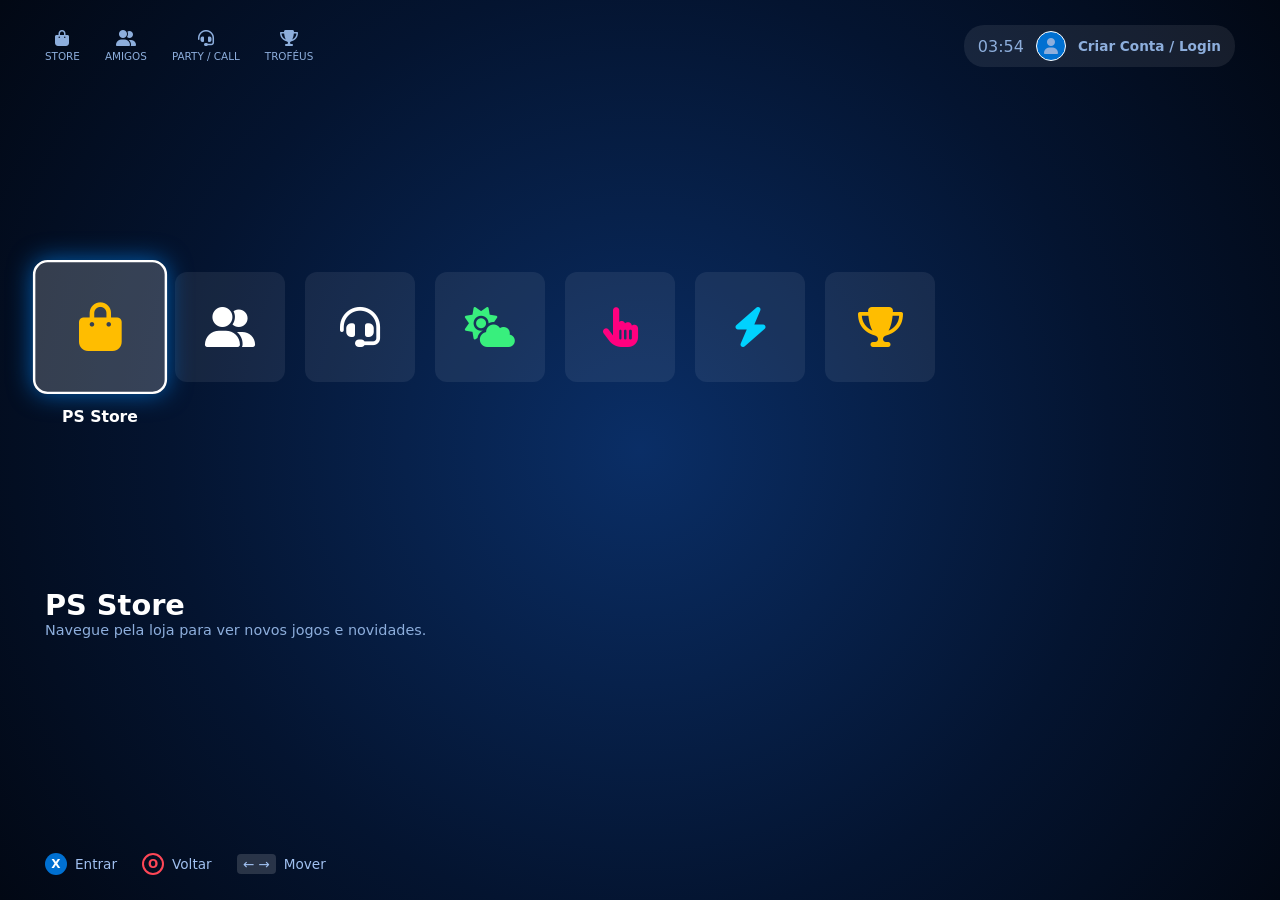
==== commit 4fb92dc0: "Add trophy notification popup and update labels" ====
--- a/index.html
+++ b/index.html
@@ -9,21 +9,32 @@
 </head>
 <body>
 
+  <!-- ================= POPUP DE NOTIFICAÇÃO DE TROFÉU PS4 ================= -->
+  <div class="trophy-popup hidden" id="trophyPopup">
+    <div class="popup-icon"><i class="fa-solid fa-trophy"></i></div>
+    <div class="popup-info">
+      <span class="popup-tag">Troféu Desbloqueado!</span>
+      <h4 id="popupTrophyTitle">Nome do Troféu</h4>
+      <p id="popupTrophyDesc">Descrição do troféu conquistado.</p>
+    </div>
+  </div>
+
   <!-- ================= TELA DO DASHBOARD PS4 ================= -->
   <div class="ps4-screen" id="ps4Dashboard">
     
-    <!-- Barra Superior -->
+    <!-- Barra Superior de Navegação -->
     <header class="system-bar">
       <div class="sys-icons">
         <div class="sys-item" id="btn-store"><i class="fa-solid fa-bag-shopping"></i><span>Store</span></div>
+        <div class="sys-item" id="btn-friends"><i class="fa-solid fa-user-group"></i><span>Amigos</span></div>
+        <div class="sys-item" id="btn-party"><i class="fa-solid fa-headset"></i><span>Party / Call</span></div>
         <div class="sys-item" id="btn-trophies"><i class="fa-solid fa-trophy"></i><span>Troféus</span></div>
-        <div class="sys-item" id="btn-settings"><i class="fa-solid fa-gear"></i><span>Ajustes</span></div>
       </div>
 
       <div class="sys-profile" id="btn-login">
         <span id="clock">00:00</span>
         <div class="user-avatar" id="current-avatar"><i class="fa-solid fa-user"></i></div>
-        <span class="user-name" id="current-username">Fazer Login</span>
+        <span class="user-name" id="current-username">Criar Conta / Login</span>
       </div>
     </header>
 
@@ -37,19 +48,31 @@
           <div class="tile-label">PS Store</div>
         </div>
 
-        <!-- FLAPPY SKY -->
+        <!-- AMIGOS -->
+        <div class="ps4-tile" data-type="modal" data-target="modal-friends">
+          <div class="tile-art friends-bg"><i class="fa-solid fa-user-group"></i></div>
+          <div class="tile-label">Amigos & Chat</div>
+        </div>
+
+        <!-- PARTY CALL -->
+        <div class="ps4-tile" data-type="modal" data-target="modal-party">
+          <div class="tile-art party-bg"><i class="fa-solid fa-headset"></i></div>
+          <div class="tile-label">Party Call</div>
+        </div>
+
+        <!-- JOGO 1: FLAPPY SKY -->
         <div class="ps4-tile" data-type="game" data-title="Flappy Sky" data-url="./games/flappy-sky/index.html">
           <div class="tile-art sky-bg"><i class="fa-solid fa-cloud-sun"></i></div>
           <div class="tile-label">Flappy Sky</div>
         </div>
 
-        <!-- CLICK MASTER -->
+        <!-- JOGO 2: CLICK MASTER -->
         <div class="ps4-tile" data-type="game" data-title="Click Master" data-url="./games/click-master/index.html">
           <div class="tile-art clicker-bg"><i class="fa-solid fa-hand-pointer"></i></div>
           <div class="tile-label">Click Master</div>
         </div>
 
-        <!-- NEON RUNNER -->
+        <!-- JOGO 3: NEON RUNNER -->
         <div class="ps4-tile" data-type="game" data-title="Neon Runner" data-url="./games/neon-runner/index.html">
           <div class="tile-art runner-bg"><i class="fa-solid fa-bolt"></i></div>
           <div class="tile-label">Neon Runner</div>
@@ -64,62 +87,116 @@
       </div>
     </main>
 
-    <!-- Detalhes do Jogo Selecionado -->
+    <!-- Detalhes do Item Selecionado -->
     <div class="game-details">
       <h1 id="selected-title">PS Store</h1>
       <p id="selected-desc">Navegue pela loja para ver novos jogos e novidades.</p>
     </div>
 
-    <!-- Barra de Ajuda/Controles -->
+    <!-- Barra de Ajuda -->
     <footer class="controls-bar">
-      <div class="btn-prompt"><span class="btn-x">X</span> Iniciar Jogo</div>
+      <div class="btn-prompt"><span class="btn-x">X</span> Entrar</div>
       <div class="btn-prompt"><span class="btn-o">O</span> Voltar</div>
-      <div class="btn-prompt"><span class="btn-dpad">← →</span> Navegar</div>
+      <div class="btn-prompt"><span class="btn-dpad">← →</span> Mover</div>
     </footer>
   </div>
 
-  <!-- ================= PLAYER DO JOGO (RODA O HTML) ================= -->
+  <!-- ================= TELA DO JOGO (IFRAME) ================= -->
   <div class="game-player-overlay hidden" id="gamePlayer">
-    
-    <!-- Botão Flutuante de PAUSE no canto superior direito -->
     <button class="floating-pause-btn" id="btnPauseGame" onclick="togglePauseMenu()">
       <i class="fa-solid fa-pause"></i> PAUSE
     </button>
 
-    <!-- Tela do Jogo -->
     <iframe id="gameIframe" src="" frameborder="0"></iframe>
 
-    <!-- MENU DE PAUSE SOBREPOSTO AO JOGO -->
     <div class="pause-menu-overlay hidden" id="pauseMenu">
       <div class="pause-card">
         <h2 id="pause-game-title"><i class="fa-solid fa-circle-pause"></i> Jogo Pausado</h2>
         <div class="pause-options">
-          <button class="pause-btn primary" onclick="togglePauseMenu()">
-            <i class="fa-solid fa-play"></i> Continuar Jogo
+          <button class="pause-btn primary" onclick="togglePauseMenu()"><i class="fa-solid fa-play"></i> Continuar</button>
+          <button class="pause-btn" onclick="restartGame()"><i class="fa-solid fa-rotate-right"></i> Reiniciar</button>
+          <button class="pause-btn danger" onclick="exitToDashboard()"><i class="fa-solid fa-house"></i> Sair do Jogo</button>
+        </div>
+      </div>
+    </div>
+  </div>
+
+  <!-- ================= MODAL AMIGOS & CHAT ================= -->
+  <div class="modal-overlay hidden" id="modal-friends">
+    <div class="modal-card large">
+      <div class="modal-header">
+        <h2><i class="fa-solid fa-user-group" style="color:#00d2ff;"></i> PSN Amigos & Mensagens</h2>
+        <button class="close-btn" onclick="closeModal('modal-friends')">X</button>
+      </div>
+      
+      <div class="friends-layout">
+        <!-- Esquerda: Lista de Amigos -->
+        <div class="friends-sidebar">
+          <div class="add-friend-box">
+            <input type="text" id="friendInput" placeholder="Adicionar ID PSN...">
+            <button onclick="addFriend()"><i class="fa-solid fa-user-plus"></i></button>
+          </div>
+          <div class="friends-list" id="friendsList">
+            <!-- Injetado via JS -->
+          </div>
+        </div>
+
+        <!-- Direita: Chat em Tempo Real -->
+        <div class="chat-area">
+          <div class="chat-header" id="chatHeader">
+            <span>Selecione um amigo para conversar</span>
+          </div>
+          <div class="chat-messages" id="chatMessages">
+            <div class="system-msg">Escolha um amigo da lista à esquerda para mandar mensagem.</div>
+          </div>
+          <div class="chat-input-box">
+            <input type="text" id="messageInput" placeholder="Digite uma mensagem..." disabled>
+            <button id="sendMessageBtn" onclick="sendMessage()" disabled><i class="fa-solid fa-paper-plane"></i></button>
+          </div>
+        </div>
+      </div>
+    </div>
+  </div>
+
+  <!-- ================= MODAL CALL DE VOZ (PARTY) ================= -->
+  <div class="modal-overlay hidden" id="modal-party">
+    <div class="modal-card">
+      <div class="modal-header">
+        <h2><i class="fa-solid fa-headset" style="color:#ff007f;"></i> Grupo PSN (Party Call)</h2>
+        <button class="close-btn" onclick="closeModal('modal-party')">X</button>
+      </div>
+      
+      <div class="party-container">
+        <div class="party-status">
+          <span class="status-badge live">● EM CALL</span>
+          <p>Conectado ao Servidor de Voz PSN</p>
+        </div>
+
+        <div class="party-members" id="partyMembers">
+          <!-- Injetado via JS -->
+        </div>
+
+        <div class="party-controls">
+          <button class="party-btn mic-btn" id="toggleMicBtn" onclick="toggleMicrophone()">
+            <i class="fa-solid fa-microphone"></i> <span id="micStatusText">Ativar Microfone</span>
           </button>
-          <button class="pause-btn" onclick="restartGame()">
-            <i class="fa-solid fa-rotate-right"></i> Reiniciar
-          </button>
-          <button class="pause-btn danger" onclick="exitToDashboard()">
-            <i class="fa-solid fa-house"></i> Sair para o Menu PS4
-          </button>
-        </div>
-      </div>
-    </div>
-  </div>
-
-  <!-- ================= MODAL DE TROFÉUS ================= -->
+        </div>
+      </div>
+    </div>
+  </div>
+
+  <!-- ================= MODAL TROFÉUS ================= -->
   <div class="modal-overlay hidden" id="modal-trophies">
     <div class="modal-card">
       <div class="modal-header">
-        <h2><i class="fa-solid fa-trophy" style="color:#ffbd00;"></i> Troféus do Jogador</h2>
+        <h2><i class="fa-solid fa-trophy" style="color:#ffbd00;"></i> Minhas Conquistas</h2>
         <button class="close-btn" onclick="closeModal('modal-trophies')">X</button>
       </div>
       <div class="trophy-list" id="trophyContainer"></div>
     </div>
   </div>
 
-  <!-- ================= MODAL DE LOGIN ================= -->
+  <!-- ================= MODAL LOGIN ================= -->
   <div class="modal-overlay hidden" id="modal-login">
     <div class="modal-card small">
       <div class="modal-header">
@@ -127,10 +204,10 @@
         <button class="close-btn" onclick="closeModal('modal-login')">X</button>
       </div>
       <form class="login-form" id="loginForm">
-        <label>Seu Nome / ID PSN:</label>
+        <label>Nome / ID da PSN:</label>
         <input type="text" id="usernameInput" placeholder="Ex: GamerPro99" required maxlength="15">
         
-        <label>Escolha seu Avatar:</label>
+        <label>Escolha o Avatar:</label>
         <div class="avatar-select">
           <div class="avatar-option active" data-icon="fa-user"><i class="fa-solid fa-user"></i></div>
           <div class="avatar-option" data-icon="fa-ghost"><i class="fa-solid fa-ghost"></i></div>
@@ -138,7 +215,7 @@
           <div class="avatar-option" data-icon="fa-dragon"><i class="fa-solid fa-dragon"></i></div>
         </div>
 
-        <button type="submit" class="submit-btn">Salvar Perfil</button>
+        <button type="submit" class="submit-btn">Salvar Conta</button>
       </form>
     </div>
   </div>
@@ -175,4 +252,5 @@
 
   <script src="app.js"></script>
 </body>
-</html>
+          </html>
+          
--- a/style.css
+++ b/style.css
@@ -2,272 +2,179 @@
   margin: 0;
   padding: 0;
   box-sizing: border-box;
-  font-family: 'Segoe UI', system-ui, -apple-system, sans-serif;
+  font-family: 'Segoe UI', system-ui, sans-serif;
   user-select: none;
 }
 
 body {
-  background: radial-gradient(circle at center, #00439c 0%, #08214d 60%, #020b1a 100%);
+  background: radial-gradient(circle at center, #0a2e66 0%, #041430 60%, #020814 100%);
   height: 100vh;
   width: 100vw;
   overflow: hidden;
   color: #ffffff;
 }
 
-.ps4-container {
+/* DASHBOARD */
+.ps4-screen {
   display: flex;
   flex-direction: column;
   justify-content: space-between;
   height: 100vh;
-  padding: 40px 60px;
-}
-
-/* ==================== BARRA SUPERIOR ==================== */
-.top-bar {
+  padding: 25px 45px;
+}
+
+.system-bar {
   display: flex;
   justify-content: space-between;
   align-items: center;
-  font-size: 1.2rem;
-  color: #a2c4f5;
-  z-index: 10;
-}
-
-.top-icons {
-  display: flex;
-  gap: 30px;
-}
-
-.top-icons .icon-item {
-  cursor: pointer;
-  transition: transform 0.2s, color 0.2s;
-}
-
-.top-icons .icon-item:hover {
-  color: #ffffff;
-  transform: scale(1.15);
-}
-
-.profile-info {
-  display: flex;
-  align-items: center;
-  gap: 15px;
-  font-weight: 600;
-}
-
-.avatar-box {
-  width: 42px;
-  height: 42px;
+  color: #8daedc;
+}
+
+.sys-icons {
+  display: flex;
+  gap: 25px;
+}
+
+.sys-item {
+  display: flex;
+  flex-direction: column;
+  align-items: center;
+  gap: 4px;
+  cursor: pointer;
+  transition: color 0.2s, transform 0.2s;
+}
+
+.sys-item span {
+  font-size: 0.65rem;
+  text-transform: uppercase;
+}
+
+.sys-item:hover {
+  color: #fff;
+  transform: translateY(-2px);
+}
+
+.sys-profile {
+  display: flex;
+  align-items: center;
+  gap: 12px;
+  cursor: pointer;
+  background: rgba(255, 255, 255, 0.08);
+  padding: 6px 14px;
+  border-radius: 20px;
+}
+
+.user-avatar {
+  width: 30px;
+  height: 30px;
   border-radius: 50%;
   background: #0070d1;
   display: flex;
-  justify-content: center;
-  align-items: center;
-  border: 2px solid #ffffff;
-  box-shadow: 0 0 10px rgba(0, 112, 209, 0.5);
-}
-
-/* ==================== CARROSSEL PRINCIPAL ==================== */
-.carousel-wrapper {
+  align-items: center;
+  justify-content: center;
+  border: 1.5px solid #fff;
+}
+
+.user-name {
+  font-size: 0.85rem;
+  font-weight: 600;
+}
+
+/* CARROSSEL COMPACTO */
+.main-carousel {
   position: relative;
   width: 100%;
-  display: flex;
-  align-items: center;
-  padding: 50px 0;
-  overflow: visible;
+  padding: 20px 0;
 }
 
 .carousel-track {
   display: flex;
-  gap: 35px;
-  transition: transform 0.4s cubic-bezier(0.25, 1, 0.5, 1);
-}
-
-.game-card {
-  min-width: 200px;
-  width: 200px;
-  height: 200px;
-  background: rgba(255, 255, 255, 0.08);
-  border-radius: 16px;
+  gap: 20px;
+  transition: transform 0.3s cubic-bezier(0.2, 0.8, 0.2, 1);
+}
+
+.ps4-tile {
+  min-width: 110px;
+  width: 110px;
+  height: 110px;
+  background: rgba(255, 255, 255, 0.07);
+  border-radius: 12px;
   display: flex;
   flex-direction: column;
   align-items: center;
   justify-content: center;
   cursor: pointer;
-  transition: all 0.35s cubic-bezier(0.175, 0.885, 0.32, 1.275);
-  border: 3px solid transparent;
-  backdrop-filter: blur(8px);
+  transition: all 0.25s cubic-bezier(0.175, 0.885, 0.32, 1.275);
+  border: 2px solid transparent;
   position: relative;
 }
 
-.card-art {
-  font-size: 4rem;
-  margin-bottom: 10px;
-  transition: transform 0.3s;
-}
-
-.card-info {
-  display: flex;
-  flex-direction: column;
-  align-items: center;
-  text-align: center;
-}
-
-.card-title {
-  font-weight: 700;
-  font-size: 1.1rem;
-}
-
-.card-subtitle {
-  font-size: 0.75rem;
-  color: #a2c4f5;
+.tile-art {
+  font-size: 2.5rem;
+  width: 100%;
+  height: 100%;
+  display: flex;
+  align-items: center;
+  justify-content: center;
+  border-radius: 10px;
+}
+
+.tile-label {
+  position: absolute;
+  bottom: -28px;
+  font-size: 0.8rem;
+  font-weight: 600;
+  white-space: nowrap;
   opacity: 0;
-  transition: opacity 0.3s;
-}
-
-/* Cores dos Ícones */
-.sky { color: #38ef7d; }
-.clicker { color: #ff007f; }
-.runner { color: #00d2ff; }
-.space { color: #ffbd00; }
-.ps-store-art { color: #ffbd00; }
-
-.store-card {
-  background: linear-gradient(135deg, #0056a3 0%, #001e4d 100%);
-  border-color: rgba(0, 112, 209, 0.4);
-}
-
-/* Estado Ativo (Foco PS4) */
-.game-card.active {
-  transform: scale(1.28);
+  transition: opacity 0.2s;
+}
+
+.store-bg { color: #ffbd00; }
+.sky-bg { color: #38ef7d; }
+.clicker-bg { color: #ff007f; }
+.runner-bg { color: #00d2ff; }
+.trophy-bg { color: #ffbd00; }
+
+.ps4-tile.active {
+  transform: scale(1.22);
   border-color: #ffffff;
   background: rgba(255, 255, 255, 0.2);
-  box-shadow: 0 10px 30px rgba(0, 0, 0, 0.6), 0 0 35px rgba(0, 112, 209, 0.9);
-  z-index: 5;
-}
-
-.game-card.active .card-subtitle {
+  box-shadow: 0 0 20px rgba(0, 112, 209, 0.8);
+  z-index: 10;
+}
+
+.ps4-tile.active .tile-label {
   opacity: 1;
 }
 
-/* ==================== RODAPÉ DE AÇÕES ==================== */
-.action-bar {
-  display: flex;
-  gap: 35px;
-  font-size: 0.95rem;
-  color: #d1e2ff;
-}
-
-.prompt {
-  display: flex;
-  align-items: center;
-  gap: 10px;
-  font-weight: 500;
-}
-
-.btn-cross {
+.game-details {
+  height: 80px;
+}
+
+.game-details h1 { font-size: 1.8rem; }
+.game-details p { color: #8daedc; font-size: 0.9rem; }
+
+.controls-bar {
+  display: flex;
+  gap: 25px;
+  font-size: 0.85rem;
+  color: #a0c0f0;
+}
+
+.btn-prompt { display: flex; align-items: center; gap: 8px; }
+.btn-x {
   background: #0070d1;
-  color: white;
-  width: 26px;
-  height: 26px;
+  color: #fff;
+  width: 22px;
+  height: 22px;
   border-radius: 50%;
   display: inline-flex;
   align-items: center;
   justify-content: center;
   font-weight: bold;
-  font-size: 0.85rem;
-  box-shadow: 0 0 8px rgba(0, 112, 209, 0.6);
-}
-
-.btn-circle {
-  border: 2px solid #ff4757;
-  color: #ff4757;
-  width: 26px;
-  height: 26px;
-  border-radius: 50%;
-  display: inline-flex;
-  align-items: center;
-  justify-content: center;
-  font-weight: bold;
-  font-size: 0.85rem;
-}
-
-.btn-nav {
-  background: rgba(255, 255, 255, 0.2);
-  padding: 3px 8px;
-  border-radius: 6px;
-  font-size: 0.8rem;
-}
-
-/* ==================== PLAYSTATION STORE MODAL ==================== */
-.store-overlay {
-  position: fixed;
-  top: 0;
-  left: 0;
-  width: 100vw;
-  height: 100vh;
-  background: rgba(2, 11, 26, 0.94);
-  backdrop-filter: blur(12px);
-  z-index: 100;
-  display: flex;
-  justify-content: center;
-  align-items: center;
-  transition: opacity 0.3s ease, visibility 0.3s ease;
-}
-
-.store-overlay.hidden {
-  opacity: 0;
-  visibility: hidden;
-  pointer-events: none;
-}
-
-.store-modal {
-  width: 90%;
-  max-width: 1100px;
-  height: 85vh;
-  background: rgba(12, 30, 62, 0.8);
-  border: 1px solid rgba(255, 255, 255, 0.1);
-  border-radius: 20px;
-  padding: 30px;
-  display: flex;
-  flex-direction: column;
-  gap: 20px;
-  box-shadow: 0 20px 50px rgba(0, 0, 0, 0.8);
-}
-
-.store-header {
-  display: flex;
-  justify-content: space-between;
-  align-items: center;
-  border-bottom: 1px solid rgba(255, 255, 255, 0.1);
-  padding-bottom: 15px;
-}
-
-.store-brand {
-  font-size: 1.6rem;
-  font-weight: 800;
-  color: #0070d1;
-  display: flex;
-  align-items: center;
-  gap: 12px;
-}
-
-.close-store-btn {
-  background: transparent;
-  border: none;
-  color: #fff;
-  font-size: 1rem;
-  cursor: pointer;
-  display: flex;
-  align-items: center;
-  gap: 8px;
-  transition: color 0.2s;
-}
-
-.close-store-btn:hover {
-  color: #ff4757;
-}
-
-.btn-circle-sm {
+  font-size: 0.75rem;
+}
+.btn-o {
   border: 2px solid #ff4757;
   color: #ff4757;
   width: 22px;
@@ -276,164 +183,228 @@
   display: inline-flex;
   align-items: center;
   justify-content: center;
+  font-weight: bold;
   font-size: 0.75rem;
+}
+.btn-dpad {
+  background: rgba(255, 255, 255, 0.15);
+  padding: 2px 6px;
+  border-radius: 4px;
+}
+
+/* PLAYER DO JOGO & SISTEMA DE PAUSE */
+.game-player-overlay {
+  position: fixed;
+  top: 0;
+  left: 0;
+  width: 100vw;
+  height: 100vh;
+  background: #000;
+  z-index: 999;
+}
+
+#gameIframe {
+  width: 100vw;
+  height: 100vh;
+  border: none;
+}
+
+/* BOTÃO FLUTUANTE DE PAUSE */
+.floating-pause-btn {
+  position: absolute;
+  top: 15px;
+  right: 20px;
+  z-index: 1001;
+  background: rgba(4, 20, 48, 0.85);
+  color: #ffffff;
+  border: 2px solid rgba(0, 112, 209, 0.8);
+  padding: 8px 18px;
+  border-radius: 20px;
   font-weight: bold;
-}
-
-.store-content {
-  overflow-y: auto;
-  padding-right: 10px;
-  display: flex;
-  flex-direction: column;
-  gap: 30px;
-}
-
-/* Custom Scrollbar da Store */
-.store-content::-webkit-scrollbar {
-  width: 8px;
-}
-.store-content::-webkit-scrollbar-thumb {
-  background: rgba(0, 112, 209, 0.6);
-  border-radius: 4px;
-}
-
-/* Banner Hero */
-.store-hero {
-  background: linear-gradient(90deg, rgba(3, 16, 38, 0.95) 0%, rgba(3, 16, 38, 0.3) 100%),
-              url('https://images.unsplash.com/photo-1542751371-adc38448a05e?auto=format&fit=crop&w=1200&q=80') center/cover;
+  font-size: 0.9rem;
+  cursor: pointer;
+  display: flex;
+  align-items: center;
+  gap: 8px;
+  backdrop-filter: blur(5px);
+  box-shadow: 0 4px 15px rgba(0,0,0,0.5);
+  transition: transform 0.2s, background 0.2s;
+}
+
+.floating-pause-btn:hover {
+  background: #0070d1;
+  transform: scale(1.05);
+}
+
+/* MENU DE PAUSE */
+.pause-menu-overlay {
+  position: absolute;
+  top: 0;
+  left: 0;
+  width: 100%;
+  height: 100%;
+  background: rgba(2, 8, 20, 0.88);
+  backdrop-filter: blur(10px);
+  z-index: 1002;
+  display: flex;
+  justify-content: center;
+  align-items: center;
+}
+
+.pause-card {
+  background: rgba(7, 30, 66, 0.95);
+  border: 1px solid rgba(255, 255, 255, 0.2);
   border-radius: 16px;
-  padding: 40px;
-  min-height: 220px;
-  display: flex;
-  align-items: center;
-}
-
-.hero-details h2 {
-  font-size: 2.2rem;
-  margin: 8px 0;
-}
-
-.hero-details p {
-  color: #a2c4f5;
-  max-width: 500px;
-  margin-bottom: 20px;
-  font-size: 0.95rem;
-}
-
-.badge-featured {
-  background: #ffbd00;
-  color: #000;
-  font-size: 0.7rem;
-  font-weight: 800;
-  padding: 4px 10px;
-  border-radius: 4px;
-}
-
-.btn-download-hero {
-  background: #0070d1;
-  color: #fff;
-  border: none;
-  padding: 12px 28px;
-  font-size: 1rem;
-  font-weight: bold;
-  border-radius: 8px;
-  cursor: pointer;
-  display: inline-flex;
-  align-items: center;
+  padding: 35px;
+  width: 320px;
+  text-align: center;
+  box-shadow: 0 10px 40px rgba(0,0,0,0.9);
+}
+
+.pause-card h2 {
+  font-size: 1.4rem;
+  margin-bottom: 25px;
+  color: #fff;
+  display: flex;
+  align-items: center;
+  justify-content: center;
   gap: 10px;
-  transition: transform 0.2s, background 0.2s;
-}
-
-.btn-download-hero:hover {
-  background: #0056a3;
-  transform: scale(1.05);
-}
-
-/* Grid de Jogos na Loja */
-.store-section h3 {
-  color: #a2c4f5;
-  margin-bottom: 15px;
-  display: flex;
-  align-items: center;
-  gap: 10px;
-}
-
-.store-grid {
-  display: grid;
-  grid-template-columns: repeat(auto-fill, minmax(230px, 1fr));
-  gap: 20px;
-}
-
-.store-item {
-  background: rgba(255, 255, 255, 0.04);
-  border: 1px solid rgba(255, 255, 255, 0.08);
-  border-radius: 12px;
-  padding: 15px;
+}
+
+.pause-options {
   display: flex;
   flex-direction: column;
   gap: 12px;
-  transition: transform 0.2s, border-color 0.2s, background 0.2s;
-}
-
-.store-item:hover {
-  transform: translateY(-5px);
+}
+
+.pause-btn {
+  background: rgba(255, 255, 255, 0.1);
+  color: #fff;
+  border: 1px solid rgba(255, 255, 255, 0.15);
+  padding: 12px;
+  border-radius: 8px;
+  font-size: 0.95rem;
+  font-weight: bold;
+  cursor: pointer;
+  display: flex;
+  align-items: center;
+  justify-content: center;
+  gap: 10px;
+  transition: all 0.2s;
+}
+
+.pause-btn:hover {
+  background: rgba(255, 255, 255, 0.25);
+  transform: translateY(-2px);
+}
+
+.pause-btn.primary {
+  background: #0070d1;
   border-color: #0070d1;
-  background: rgba(255, 255, 255, 0.08);
-}
-
-.store-thumb {
-  height: 120px;
-  border-radius: 8px;
-  background: rgba(0, 0, 0, 0.3);
-  display: flex;
-  align-items: center;
-  justify-content: center;
-  font-size: 3rem;
-}
-
-.store-item-body h4 {
-  font-size: 1.1rem;
-}
-
-.store-item-body p {
-  font-size: 0.8rem;
-  color: #a2c4f5;
-  margin: 4px 0 12px 0;
-}
-
-.store-item-footer {
+}
+
+.pause-btn.primary:hover {
+  background: #0056a3;
+}
+
+.pause-btn.danger {
+  background: rgba(255, 71, 87, 0.2);
+  border-color: #ff4757;
+  color: #ff4757;
+}
+
+.pause-btn.danger:hover {
+  background: #ff4757;
+  color: #fff;
+}
+
+/* MODAIS GERAIS */
+.modal-overlay {
+  position: fixed;
+  top: 0;
+  left: 0;
+  width: 100vw;
+  height: 100vh;
+  background: rgba(2, 8, 20, 0.85);
+  backdrop-filter: blur(8px);
+  z-index: 500;
+  display: flex;
+  justify-content: center;
+  align-items: center;
+}
+
+.modal-card {
+  width: 80%;
+  max-width: 700px;
+  max-height: 80vh;
+  background: #071e42;
+  border: 1px solid rgba(255, 255, 255, 0.15);
+  border-radius: 16px;
+  padding: 25px;
+  overflow-y: auto;
+}
+
+.modal-card.small { max-width: 400px; }
+
+.modal-header {
   display: flex;
   justify-content: space-between;
   align-items: center;
-}
-
-.price-free {
-  color: #38ef7d;
+  margin-bottom: 20px;
+  border-bottom: 1px solid rgba(255,255,255,0.1);
+  padding-bottom: 10px;
+}
+
+.close-btn {
+  background: transparent;
+  border: none;
+  color: #ff4757;
+  font-size: 1.2rem;
   font-weight: bold;
-}
-
-.price {
-  color: #ffbd00;
-  font-weight: bold;
-}
-
-.btn-install {
-  background: #0070d1;
-  color: #fff;
-  border: none;
-  padding: 6px 16px;
+  cursor: pointer;
+}
+
+.hidden { display: none !important; }
+
+/* LOGIN & STORE MODAL */
+.login-form { display: flex; flex-direction: column; gap: 15px; }
+.login-form input {
+  padding: 10px;
   border-radius: 6px;
-  font-weight: bold;
-  cursor: pointer;
-  transition: background 0.2s;
-}
-
-.btn-install:hover:not(.disabled) {
-  background: #0056a3;
-}
-
-.btn-install.disabled {
-  background: rgba(255, 255, 255, 0.1);
-  color: #888;
-  cursor: not-allowed;
-  }
+  border: 1px solid rgba(255,255,255,0.2);
+  background: rgba(0,0,0,0.3);
+  color: #fff;
+}
+.avatar-select { display: flex; gap: 12px; }
+.avatar-option {
+  width: 40px; height: 40px; border-radius: 50%;
+  background: rgba(255,255,255,0.1);
+  display: flex; align-items: center; justify-content: center;
+  cursor: pointer; border: 2px solid transparent;
+}
+.avatar-option.active { border-color: #0070d1; background: #0070d1; }
+.submit-btn {
+  background: #0070d1; color: white; border: none; padding: 12px;
+  border-radius: 6px; font-weight: bold; cursor: pointer;
+}
+
+.trophy-item {
+  display: flex; align-items: center; gap: 15px;
+  background: rgba(255,255,255,0.05); padding: 12px;
+  border-radius: 10px; margin-bottom: 10px;
+}
+.trophy-icon { font-size: 1.8rem; }
+.trophy-icon.bronze { color: #cd7f32; }
+.trophy-icon.silver { color: #c0c0c0; }
+.trophy-icon.gold { color: #ffd700; }
+
+.store-grid { display: grid; grid-template-columns: repeat(auto-fill, minmax(180px, 1fr)); gap: 15px; }
+.store-card-item {
+  background: rgba(255,255,255,0.05); padding: 15px; border-radius: 10px;
+  text-align: center; display: flex; flex-direction: column; gap: 8px; align-items: center;
+}
+.store-card-item i { font-size: 2.5rem; }
+.store-card-item button {
+  background: #0070d1; color: white; border: none; padding: 8px 12px;
+  border-radius: 6px; font-weight: bold; cursor: pointer; width: 100%;
+                   }
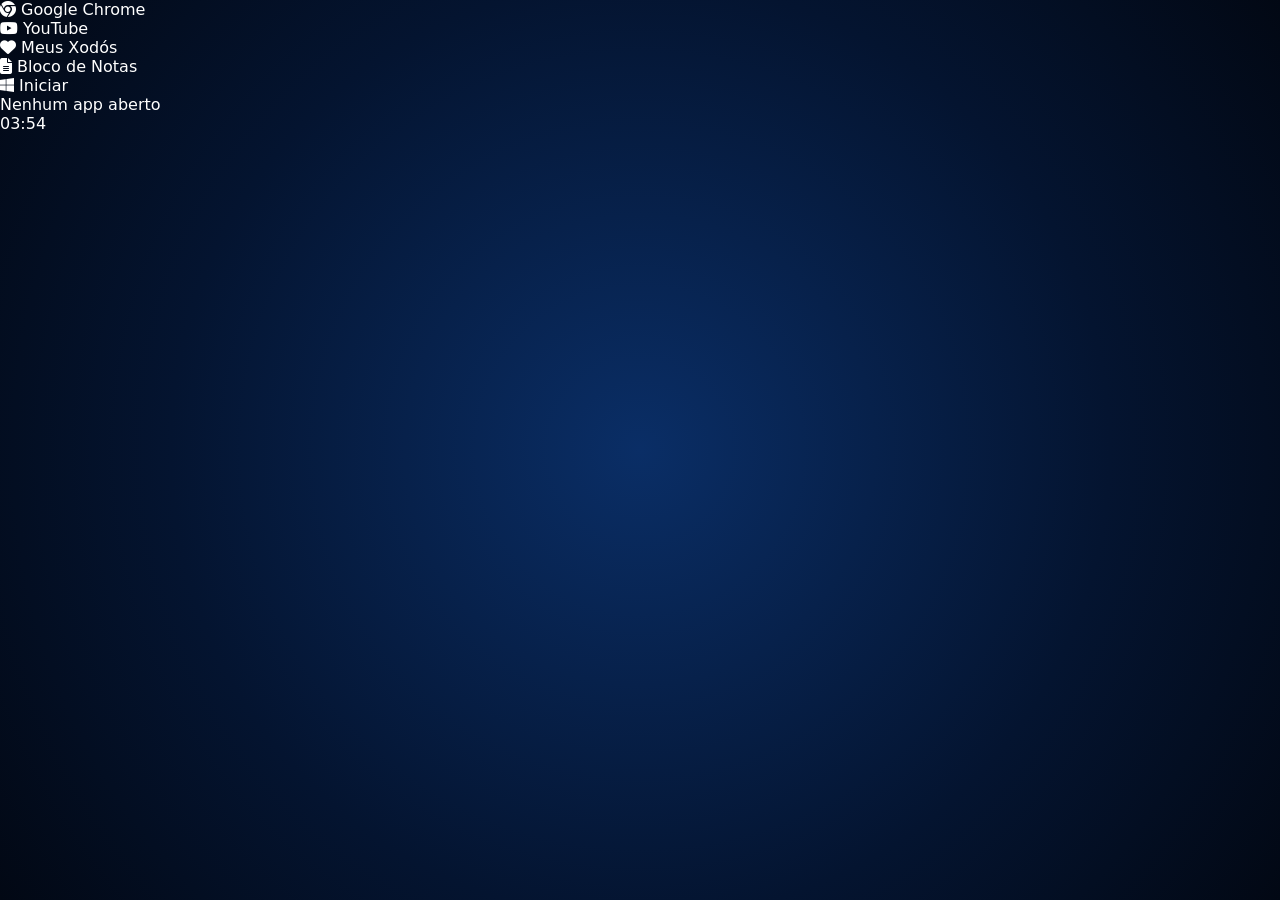
==== commit e420d86a: "Update index.html" ====
--- a/index.html
+++ b/index.html
@@ -3,254 +3,118 @@
 <head>
   <meta charset="UTF-8">
   <meta name="viewport" content="width=device-width, initial-scale=1.0">
-  <title>PlayStation 4 Web OS</title>
+  <title>Meu PC Virtual</title>
   <link rel="stylesheet" href="style.css">
   <link href="https://cdnjs.cloudflare.com/ajax/libs/font-awesome/6.5.1/css/all.min.css" rel="stylesheet">
 </head>
 <body>
 
-  <!-- ================= POPUP DE NOTIFICAÇÃO DE TROFÉU PS4 ================= -->
-  <div class="trophy-popup hidden" id="trophyPopup">
-    <div class="popup-icon"><i class="fa-solid fa-trophy"></i></div>
-    <div class="popup-info">
-      <span class="popup-tag">Troféu Desbloqueado!</span>
-      <h4 id="popupTrophyTitle">Nome do Troféu</h4>
-      <p id="popupTrophyDesc">Descrição do troféu conquistado.</p>
-    </div>
-  </div>
-
-  <!-- ================= TELA DO DASHBOARD PS4 ================= -->
-  <div class="ps4-screen" id="ps4Dashboard">
+  <!-- ÁREA DE TRABALHO -->
+  <div class="desktop">
     
-    <!-- Barra Superior de Navegação -->
-    <header class="system-bar">
-      <div class="sys-icons">
-        <div class="sys-item" id="btn-store"><i class="fa-solid fa-bag-shopping"></i><span>Store</span></div>
-        <div class="sys-item" id="btn-friends"><i class="fa-solid fa-user-group"></i><span>Amigos</span></div>
-        <div class="sys-item" id="btn-party"><i class="fa-solid fa-headset"></i><span>Party / Call</span></div>
-        <div class="sys-item" id="btn-trophies"><i class="fa-solid fa-trophy"></i><span>Troféus</span></div>
+    <!-- ÍCONES DA ÁREA DE TRABALHO -->
+    <div class="desktop-icons">
+      <div class="icon" onclick="openWindow('win-chrome')">
+        <i class="fa-brands fa-chrome chrome-color"></i>
+        <span>Google Chrome</span>
       </div>
 
-      <div class="sys-profile" id="btn-login">
-        <span id="clock">00:00</span>
-        <div class="user-avatar" id="current-avatar"><i class="fa-solid fa-user"></i></div>
-        <span class="user-name" id="current-username">Criar Conta / Login</span>
+      <div class="icon" onclick="openWindow('win-youtube')">
+        <i class="fa-brands fa-youtube youtube-color"></i>
+        <span>YouTube</span>
       </div>
-    </header>
 
-    <!-- Carrossel de Jogos -->
-    <main class="main-carousel">
-      <div class="carousel-track" id="carouselTrack">
-        
-        <!-- STORE -->
-        <div class="ps4-tile active" data-type="modal" data-target="modal-store">
-          <div class="tile-art store-bg"><i class="fa-solid fa-bag-shopping"></i></div>
-          <div class="tile-label">PS Store</div>
-        </div>
+      <div class="icon" onclick="openWindow('win-xodos')">
+        <i class="fa-solid fa-heart xodo-color"></i>
+        <span>Meus Xodós</span>
+      </div>
 
-        <!-- AMIGOS -->
-        <div class="ps4-tile" data-type="modal" data-target="modal-friends">
-          <div class="tile-art friends-bg"><i class="fa-solid fa-user-group"></i></div>
-          <div class="tile-label">Amigos & Chat</div>
-        </div>
-
-        <!-- PARTY CALL -->
-        <div class="ps4-tile" data-type="modal" data-target="modal-party">
-          <div class="tile-art party-bg"><i class="fa-solid fa-headset"></i></div>
-          <div class="tile-label">Party Call</div>
-        </div>
-
-        <!-- JOGO 1: FLAPPY SKY -->
-        <div class="ps4-tile" data-type="game" data-title="Flappy Sky" data-url="./games/flappy-sky/index.html">
-          <div class="tile-art sky-bg"><i class="fa-solid fa-cloud-sun"></i></div>
-          <div class="tile-label">Flappy Sky</div>
-        </div>
-
-        <!-- JOGO 2: CLICK MASTER -->
-        <div class="ps4-tile" data-type="game" data-title="Click Master" data-url="./games/click-master/index.html">
-          <div class="tile-art clicker-bg"><i class="fa-solid fa-hand-pointer"></i></div>
-          <div class="tile-label">Click Master</div>
-        </div>
-
-        <!-- JOGO 3: NEON RUNNER -->
-        <div class="ps4-tile" data-type="game" data-title="Neon Runner" data-url="./games/neon-runner/index.html">
-          <div class="tile-art runner-bg"><i class="fa-solid fa-bolt"></i></div>
-          <div class="tile-label">Neon Runner</div>
-        </div>
-
-        <!-- TROFÉUS -->
-        <div class="ps4-tile" data-type="modal" data-target="modal-trophies">
-          <div class="tile-art trophy-bg"><i class="fa-solid fa-trophy"></i></div>
-          <div class="tile-label">Troféus</div>
-        </div>
-
+      <div class="icon" onclick="openWindow('win-notes')">
+        <i class="fa-solid fa-file-lines notes-color"></i>
+        <span>Bloco de Notas</span>
       </div>
-    </main>
-
-    <!-- Detalhes do Item Selecionado -->
-    <div class="game-details">
-      <h1 id="selected-title">PS Store</h1>
-      <p id="selected-desc">Navegue pela loja para ver novos jogos e novidades.</p>
     </div>
 
-    <!-- Barra de Ajuda -->
-    <footer class="controls-bar">
-      <div class="btn-prompt"><span class="btn-x">X</span> Entrar</div>
-      <div class="btn-prompt"><span class="btn-o">O</span> Voltar</div>
-      <div class="btn-prompt"><span class="btn-dpad">← →</span> Mover</div>
-    </footer>
-  </div>
+    <!-- JANELA: CHROME -->
+    <div class="window hidden" id="win-chrome">
+      <div class="window-header">
+        <div class="win-title"><i class="fa-brands fa-chrome"></i> Google Chrome</div>
+        <div class="win-controls">
+          <button onclick="closeWindow('win-chrome')">✕</button>
+        </div>
+      </div>
+      <div class="browser-bar">
+        <input type="text" id="chrome-url" value="https://www.bing.com" placeholder="Digite uma URL ou pesquisa...">
+        <button onclick="navigateChrome()"><i class="fa-solid fa-arrow-right"></i> Ir</button>
+      </div>
+      <div class="window-body">
+        <iframe id="chrome-iframe" src="https://www.bing.com"></iframe>
+      </div>
+    </div>
 
-  <!-- ================= TELA DO JOGO (IFRAME) ================= -->
-  <div class="game-player-overlay hidden" id="gamePlayer">
-    <button class="floating-pause-btn" id="btnPauseGame" onclick="togglePauseMenu()">
-      <i class="fa-solid fa-pause"></i> PAUSE
-    </button>
+    <!-- JANELA: YOUTUBE -->
+    <div class="window hidden" id="win-youtube">
+      <div class="window-header">
+        <div class="win-title"><i class="fa-brands fa-youtube"></i> YouTube Virtual</div>
+        <div class="win-controls">
+          <button onclick="closeWindow('win-youtube')">✕</button>
+        </div>
+      </div>
+      <div class="window-body">
+        <iframe src="https://www.youtube.com/embed/jfKfPfyJRdk" frameborder="0" allowfullscreen></iframe>
+      </div>
+    </div>
 
-    <iframe id="gameIframe" src="" frameborder="0"></iframe>
-
-    <div class="pause-menu-overlay hidden" id="pauseMenu">
-      <div class="pause-card">
-        <h2 id="pause-game-title"><i class="fa-solid fa-circle-pause"></i> Jogo Pausado</h2>
-        <div class="pause-options">
-          <button class="pause-btn primary" onclick="togglePauseMenu()"><i class="fa-solid fa-play"></i> Continuar</button>
-          <button class="pause-btn" onclick="restartGame()"><i class="fa-solid fa-rotate-right"></i> Reiniciar</button>
-          <button class="pause-btn danger" onclick="exitToDashboard()"><i class="fa-solid fa-house"></i> Sair do Jogo</button>
+    <!-- JANELA: SISTEMA DE XODÓS -->
+    <div class="window hidden" id="win-xodos">
+      <div class="window-header">
+        <div class="win-title"><i class="fa-solid fa-heart"></i> Meus Xodós (Salvos)</div>
+        <div class="win-controls">
+          <button onclick="closeWindow('win-xodos')">✕</button>
+        </div>
+      </div>
+      <div class="window-body xodo-body">
+        <div class="xodo-form">
+          <h3><i class="fa-solid fa-plus"></i> Adicionar Novo Xodó</h3>
+          <input type="text" id="xodo-title" placeholder="Nome do Xodó (Ex: Meu Site, Jogo Favorito)">
+          <input type="text" id="xodo-emoji" placeholder="Emoji (Ex: ⭐, 🎮, 🐱)" maxlength="2">
+          <input type="text" id="xodo-link" placeholder="Link ou Anotação">
+          <button onclick="addXodo()"><i class="fa-solid fa-floppy-disk"></i> Salvar Xodó</button>
+        </div>
+        <hr>
+        <h3><i class="fa-solid fa-star"></i> Meus Itens Salvos</h3>
+        <div class="xodo-grid" id="xodoContainer">
+          <!-- Os Xodós serão carregados aqui -->
         </div>
       </div>
     </div>
+
+    <!-- JANELA: BLOCO DE NOTAS -->
+    <div class="window hidden" id="win-notes">
+      <div class="window-header">
+        <div class="win-title"><i class="fa-solid fa-file-lines"></i> Bloco de Notas</div>
+        <div class="win-controls">
+          <button onclick="closeWindow('win-notes')">✕</button>
+        </div>
+      </div>
+      <div class="window-body">
+        <textarea id="notepad" placeholder="Escreva suas anotações aqui... Elas serão salvas automaticamente!"></textarea>
+      </div>
+    </div>
+
   </div>
 
-  <!-- ================= MODAL AMIGOS & CHAT ================= -->
-  <div class="modal-overlay hidden" id="modal-friends">
-    <div class="modal-card large">
-      <div class="modal-header">
-        <h2><i class="fa-solid fa-user-group" style="color:#00d2ff;"></i> PSN Amigos & Mensagens</h2>
-        <button class="close-btn" onclick="closeModal('modal-friends')">X</button>
-      </div>
-      
-      <div class="friends-layout">
-        <!-- Esquerda: Lista de Amigos -->
-        <div class="friends-sidebar">
-          <div class="add-friend-box">
-            <input type="text" id="friendInput" placeholder="Adicionar ID PSN...">
-            <button onclick="addFriend()"><i class="fa-solid fa-user-plus"></i></button>
-          </div>
-          <div class="friends-list" id="friendsList">
-            <!-- Injetado via JS -->
-          </div>
-        </div>
-
-        <!-- Direita: Chat em Tempo Real -->
-        <div class="chat-area">
-          <div class="chat-header" id="chatHeader">
-            <span>Selecione um amigo para conversar</span>
-          </div>
-          <div class="chat-messages" id="chatMessages">
-            <div class="system-msg">Escolha um amigo da lista à esquerda para mandar mensagem.</div>
-          </div>
-          <div class="chat-input-box">
-            <input type="text" id="messageInput" placeholder="Digite uma mensagem..." disabled>
-            <button id="sendMessageBtn" onclick="sendMessage()" disabled><i class="fa-solid fa-paper-plane"></i></button>
-          </div>
-        </div>
-      </div>
+  <!-- BARRA DE TAREFAS -->
+  <footer class="taskbar">
+    <div class="start-btn"><i class="fa-brands fa-windows"></i> Iniciar</div>
+    <div class="taskbar-apps">
+      <span class="active-app-indicator" id="appIndicator">Nenhum app aberto</span>
     </div>
-  </div>
-
-  <!-- ================= MODAL CALL DE VOZ (PARTY) ================= -->
-  <div class="modal-overlay hidden" id="modal-party">
-    <div class="modal-card">
-      <div class="modal-header">
-        <h2><i class="fa-solid fa-headset" style="color:#ff007f;"></i> Grupo PSN (Party Call)</h2>
-        <button class="close-btn" onclick="closeModal('modal-party')">X</button>
-      </div>
-      
-      <div class="party-container">
-        <div class="party-status">
-          <span class="status-badge live">● EM CALL</span>
-          <p>Conectado ao Servidor de Voz PSN</p>
-        </div>
-
-        <div class="party-members" id="partyMembers">
-          <!-- Injetado via JS -->
-        </div>
-
-        <div class="party-controls">
-          <button class="party-btn mic-btn" id="toggleMicBtn" onclick="toggleMicrophone()">
-            <i class="fa-solid fa-microphone"></i> <span id="micStatusText">Ativar Microfone</span>
-          </button>
-        </div>
-      </div>
+    <div class="system-tray">
+      <span id="clock">00:00</span>
     </div>
-  </div>
-
-  <!-- ================= MODAL TROFÉUS ================= -->
-  <div class="modal-overlay hidden" id="modal-trophies">
-    <div class="modal-card">
-      <div class="modal-header">
-        <h2><i class="fa-solid fa-trophy" style="color:#ffbd00;"></i> Minhas Conquistas</h2>
-        <button class="close-btn" onclick="closeModal('modal-trophies')">X</button>
-      </div>
-      <div class="trophy-list" id="trophyContainer"></div>
-    </div>
-  </div>
-
-  <!-- ================= MODAL LOGIN ================= -->
-  <div class="modal-overlay hidden" id="modal-login">
-    <div class="modal-card small">
-      <div class="modal-header">
-        <h2><i class="fa-solid fa-user-gear"></i> Perfil PSN</h2>
-        <button class="close-btn" onclick="closeModal('modal-login')">X</button>
-      </div>
-      <form class="login-form" id="loginForm">
-        <label>Nome / ID da PSN:</label>
-        <input type="text" id="usernameInput" placeholder="Ex: GamerPro99" required maxlength="15">
-        
-        <label>Escolha o Avatar:</label>
-        <div class="avatar-select">
-          <div class="avatar-option active" data-icon="fa-user"><i class="fa-solid fa-user"></i></div>
-          <div class="avatar-option" data-icon="fa-ghost"><i class="fa-solid fa-ghost"></i></div>
-          <div class="avatar-option" data-icon="fa-robot"><i class="fa-solid fa-robot"></i></div>
-          <div class="avatar-option" data-icon="fa-dragon"><i class="fa-solid fa-dragon"></i></div>
-        </div>
-
-        <button type="submit" class="submit-btn">Salvar Conta</button>
-      </form>
-    </div>
-  </div>
-
-  <!-- ================= MODAL STORE ================= -->
-  <div class="modal-overlay hidden" id="modal-store">
-    <div class="modal-card">
-      <div class="modal-header">
-        <h2><i class="fa-solid fa-bag-shopping" style="color:#0070d1;"></i> PlayStation Store</h2>
-        <button class="close-btn" onclick="closeModal('modal-store')">X</button>
-      </div>
-      <div class="store-grid">
-        <div class="store-card-item">
-          <i class="fa-solid fa-cloud-sun sky-bg"></i>
-          <h3>Flappy Sky</h3>
-          <span class="tag">Gratuito</span>
-          <button onclick="launchGame('Flappy Sky', './games/flappy-sky/index.html')">Jogar Agora</button>
-        </div>
-        <div class="store-card-item">
-          <i class="fa-solid fa-hand-pointer clicker-bg"></i>
-          <h3>Click Master</h3>
-          <span class="tag">Gratuito</span>
-          <button onclick="launchGame('Click Master', './games/click-master/index.html')">Jogar Agora</button>
-        </div>
-        <div class="store-card-item">
-          <i class="fa-solid fa-bolt runner-bg"></i>
-          <h3>Neon Runner</h3>
-          <span class="tag">Gratuito</span>
-          <button onclick="launchGame('Neon Runner', './games/neon-runner/index.html')">Jogar Agora</button>
-        </div>
-      </div>
-    </div>
-  </div>
+  </footer>
 
   <script src="app.js"></script>
 </body>
-          </html>
-          
+</html>
--- a/style.css
+++ b/style.css
@@ -13,6 +13,43 @@
   overflow: hidden;
   color: #ffffff;
 }
+
+/* NOTIFICAÇÃO POPUP PS4 */
+.trophy-popup {
+  position: fixed;
+  top: 25px;
+  left: 25px;
+  background: rgba(4, 20, 48, 0.95);
+  border: 2px solid #ffbd00;
+  border-radius: 12px;
+  padding: 12px 20px;
+  display: flex;
+  align-items: center;
+  gap: 15px;
+  z-index: 2000;
+  box-shadow: 0 0 25px rgba(255, 189, 0, 0.6);
+  animation: slideIn 0.4s ease-out;
+}
+
+@keyframes slideIn {
+  from { transform: translateX(-100%); opacity: 0; }
+  to { transform: translateX(0); opacity: 1; }
+}
+
+.popup-icon {
+  font-size: 2rem;
+  color: #ffbd00;
+}
+
+.popup-tag {
+  font-size: 0.7rem;
+  color: #38ef7d;
+  font-weight: bold;
+  text-transform: uppercase;
+}
+
+.popup-info h4 { font-size: 0.95rem; margin-top: 2px; }
+.popup-info p { font-size: 0.75rem; color: #a0c0f0; }
 
 /* DASHBOARD */
 .ps4-screen {
@@ -30,381 +67,156 @@
   color: #8daedc;
 }
 
-.sys-icons {
-  display: flex;
-  gap: 25px;
-}
-
+.sys-icons { display: flex; gap: 25px; }
 .sys-item {
-  display: flex;
-  flex-direction: column;
-  align-items: center;
-  gap: 4px;
-  cursor: pointer;
-  transition: color 0.2s, transform 0.2s;
-}
-
-.sys-item span {
-  font-size: 0.65rem;
-  text-transform: uppercase;
-}
-
-.sys-item:hover {
-  color: #fff;
-  transform: translateY(-2px);
-}
+  display: flex; flex-direction: column; align-items: center; gap: 4px;
+  cursor: pointer; transition: color 0.2s, transform 0.2s;
+}
+.sys-item span { font-size: 0.65rem; text-transform: uppercase; }
+.sys-item:hover { color: #fff; transform: translateY(-2px); }
 
 .sys-profile {
-  display: flex;
-  align-items: center;
-  gap: 12px;
-  cursor: pointer;
-  background: rgba(255, 255, 255, 0.08);
-  padding: 6px 14px;
-  border-radius: 20px;
+  display: flex; align-items: center; gap: 12px; cursor: pointer;
+  background: rgba(255, 255, 255, 0.08); padding: 6px 14px; border-radius: 20px;
 }
 
 .user-avatar {
-  width: 30px;
-  height: 30px;
-  border-radius: 50%;
-  background: #0070d1;
-  display: flex;
-  align-items: center;
-  justify-content: center;
-  border: 1.5px solid #fff;
-}
-
-.user-name {
-  font-size: 0.85rem;
-  font-weight: 600;
-}
-
-/* CARROSSEL COMPACTO */
-.main-carousel {
-  position: relative;
-  width: 100%;
-  padding: 20px 0;
-}
-
-.carousel-track {
-  display: flex;
-  gap: 20px;
-  transition: transform 0.3s cubic-bezier(0.2, 0.8, 0.2, 1);
-}
+  width: 30px; height: 30px; border-radius: 50%; background: #0070d1;
+  display: flex; align-items: center; justify-content: center; border: 1.5px solid #fff;
+}
+.user-name { font-size: 0.85rem; font-weight: 600; }
+
+/* CARROSSEL */
+.main-carousel { position: relative; width: 100%; padding: 20px 0; }
+.carousel-track { display: flex; gap: 20px; transition: transform 0.3s cubic-bezier(0.2, 0.8, 0.2, 1); }
 
 .ps4-tile {
-  min-width: 110px;
-  width: 110px;
-  height: 110px;
-  background: rgba(255, 255, 255, 0.07);
-  border-radius: 12px;
-  display: flex;
-  flex-direction: column;
-  align-items: center;
-  justify-content: center;
-  cursor: pointer;
-  transition: all 0.25s cubic-bezier(0.175, 0.885, 0.32, 1.275);
-  border: 2px solid transparent;
-  position: relative;
+  min-width: 110px; width: 110px; height: 110px;
+  background: rgba(255, 255, 255, 0.07); border-radius: 12px;
+  display: flex; flex-direction: column; align-items: center; justify-content: center;
+  cursor: pointer; transition: all 0.25s cubic-bezier(0.175, 0.885, 0.32, 1.275);
+  border: 2px solid transparent; position: relative;
 }
 
 .tile-art {
-  font-size: 2.5rem;
-  width: 100%;
-  height: 100%;
-  display: flex;
-  align-items: center;
-  justify-content: center;
-  border-radius: 10px;
+  font-size: 2.5rem; width: 100%; height: 100%;
+  display: flex; align-items: center; justify-content: center; border-radius: 10px;
 }
 
 .tile-label {
-  position: absolute;
-  bottom: -28px;
-  font-size: 0.8rem;
-  font-weight: 600;
-  white-space: nowrap;
-  opacity: 0;
-  transition: opacity 0.2s;
+  position: absolute; bottom: -28px; font-size: 0.8rem; font-weight: 600;
+  white-space: nowrap; opacity: 0; transition: opacity 0.2s;
 }
 
 .store-bg { color: #ffbd00; }
+.friends-bg { color: #00d2ff; }
+.party-bg { color: #ff007f; }
 .sky-bg { color: #38ef7d; }
 .clicker-bg { color: #ff007f; }
 .runner-bg { color: #00d2ff; }
 .trophy-bg { color: #ffbd00; }
 
 .ps4-tile.active {
-  transform: scale(1.22);
-  border-color: #ffffff;
-  background: rgba(255, 255, 255, 0.2);
-  box-shadow: 0 0 20px rgba(0, 112, 209, 0.8);
-  z-index: 10;
-}
-
-.ps4-tile.active .tile-label {
-  opacity: 1;
-}
-
-.game-details {
-  height: 80px;
-}
-
+  transform: scale(1.22); border-color: #ffffff;
+  background: rgba(255, 255, 255, 0.2); box-shadow: 0 0 20px rgba(0, 112, 209, 0.8); z-index: 10;
+}
+.ps4-tile.active .tile-label { opacity: 1; }
+
+.game-details { height: 80px; }
 .game-details h1 { font-size: 1.8rem; }
 .game-details p { color: #8daedc; font-size: 0.9rem; }
 
-.controls-bar {
-  display: flex;
-  gap: 25px;
-  font-size: 0.85rem;
-  color: #a0c0f0;
-}
-
+.controls-bar { display: flex; gap: 25px; font-size: 0.85rem; color: #a0c0f0; }
 .btn-prompt { display: flex; align-items: center; gap: 8px; }
-.btn-x {
-  background: #0070d1;
-  color: #fff;
-  width: 22px;
-  height: 22px;
-  border-radius: 50%;
-  display: inline-flex;
-  align-items: center;
-  justify-content: center;
-  font-weight: bold;
-  font-size: 0.75rem;
-}
-.btn-o {
-  border: 2px solid #ff4757;
-  color: #ff4757;
-  width: 22px;
-  height: 22px;
-  border-radius: 50%;
-  display: inline-flex;
-  align-items: center;
-  justify-content: center;
-  font-weight: bold;
-  font-size: 0.75rem;
-}
-.btn-dpad {
-  background: rgba(255, 255, 255, 0.15);
-  padding: 2px 6px;
-  border-radius: 4px;
-}
-
-/* PLAYER DO JOGO & SISTEMA DE PAUSE */
-.game-player-overlay {
-  position: fixed;
-  top: 0;
-  left: 0;
-  width: 100vw;
-  height: 100vh;
-  background: #000;
-  z-index: 999;
-}
-
-#gameIframe {
-  width: 100vw;
-  height: 100vh;
-  border: none;
-}
-
-/* BOTÃO FLUTUANTE DE PAUSE */
+.btn-x { background: #0070d1; color: #fff; width: 22px; height: 22px; border-radius: 50%; display: inline-flex; align-items: center; justify-content: center; font-weight: bold; font-size: 0.75rem; }
+.btn-o { border: 2px solid #ff4757; color: #ff4757; width: 22px; height: 22px; border-radius: 50%; display: inline-flex; align-items: center; justify-content: center; font-weight: bold; font-size: 0.75rem; }
+.btn-dpad { background: rgba(255, 255, 255, 0.15); padding: 2px 6px; border-radius: 4px; }
+
+/* PLAYER DO JOGO */
+.game-player-overlay { position: fixed; top: 0; left: 0; width: 100vw; height: 100vh; background: #000; z-index: 999; }
+#gameIframe { width: 100vw; height: 100vh; border: none; }
+
 .floating-pause-btn {
-  position: absolute;
-  top: 15px;
-  right: 20px;
-  z-index: 1001;
-  background: rgba(4, 20, 48, 0.85);
-  color: #ffffff;
-  border: 2px solid rgba(0, 112, 209, 0.8);
-  padding: 8px 18px;
-  border-radius: 20px;
-  font-weight: bold;
-  font-size: 0.9rem;
-  cursor: pointer;
-  display: flex;
-  align-items: center;
-  gap: 8px;
-  backdrop-filter: blur(5px);
-  box-shadow: 0 4px 15px rgba(0,0,0,0.5);
-  transition: transform 0.2s, background 0.2s;
-}
-
-.floating-pause-btn:hover {
-  background: #0070d1;
-  transform: scale(1.05);
-}
-
-/* MENU DE PAUSE */
+  position: absolute; top: 15px; right: 20px; z-index: 1001;
+  background: rgba(4, 20, 48, 0.85); color: #fff; border: 2px solid rgba(0, 112, 209, 0.8);
+  padding: 8px 18px; border-radius: 20px; font-weight: bold; cursor: pointer;
+}
+
 .pause-menu-overlay {
-  position: absolute;
-  top: 0;
-  left: 0;
-  width: 100%;
-  height: 100%;
-  background: rgba(2, 8, 20, 0.88);
-  backdrop-filter: blur(10px);
-  z-index: 1002;
-  display: flex;
-  justify-content: center;
-  align-items: center;
-}
-
-.pause-card {
-  background: rgba(7, 30, 66, 0.95);
-  border: 1px solid rgba(255, 255, 255, 0.2);
-  border-radius: 16px;
-  padding: 35px;
-  width: 320px;
-  text-align: center;
-  box-shadow: 0 10px 40px rgba(0,0,0,0.9);
-}
-
-.pause-card h2 {
-  font-size: 1.4rem;
-  margin-bottom: 25px;
-  color: #fff;
-  display: flex;
-  align-items: center;
-  justify-content: center;
-  gap: 10px;
-}
-
-.pause-options {
-  display: flex;
-  flex-direction: column;
-  gap: 12px;
-}
-
-.pause-btn {
-  background: rgba(255, 255, 255, 0.1);
-  color: #fff;
-  border: 1px solid rgba(255, 255, 255, 0.15);
-  padding: 12px;
-  border-radius: 8px;
-  font-size: 0.95rem;
-  font-weight: bold;
-  cursor: pointer;
-  display: flex;
-  align-items: center;
-  justify-content: center;
-  gap: 10px;
-  transition: all 0.2s;
-}
-
-.pause-btn:hover {
-  background: rgba(255, 255, 255, 0.25);
-  transform: translateY(-2px);
-}
-
-.pause-btn.primary {
-  background: #0070d1;
-  border-color: #0070d1;
-}
-
-.pause-btn.primary:hover {
-  background: #0056a3;
-}
-
-.pause-btn.danger {
-  background: rgba(255, 71, 87, 0.2);
-  border-color: #ff4757;
-  color: #ff4757;
-}
-
-.pause-btn.danger:hover {
-  background: #ff4757;
-  color: #fff;
-}
+  position: absolute; top: 0; left: 0; width: 100%; height: 100%;
+  background: rgba(2, 8, 20, 0.88); z-index: 1002; display: flex; justify-content: center; align-items: center;
+}
+.pause-card { background: rgba(7, 30, 66, 0.95); padding: 30px; border-radius: 16px; width: 300px; text-align: center; }
+.pause-options { display: flex; flex-direction: column; gap: 10px; margin-top: 15px; }
+.pause-btn { background: rgba(255,255,255,0.1); color: #fff; border: none; padding: 10px; border-radius: 8px; font-weight: bold; cursor: pointer; }
+.pause-btn.primary { background: #0070d1; }
+.pause-btn.danger { background: #ff4757; }
 
 /* MODAIS GERAIS */
 .modal-overlay {
-  position: fixed;
-  top: 0;
-  left: 0;
-  width: 100vw;
-  height: 100vh;
-  background: rgba(2, 8, 20, 0.85);
-  backdrop-filter: blur(8px);
-  z-index: 500;
-  display: flex;
-  justify-content: center;
-  align-items: center;
-}
-
-.modal-card {
-  width: 80%;
-  max-width: 700px;
-  max-height: 80vh;
-  background: #071e42;
-  border: 1px solid rgba(255, 255, 255, 0.15);
-  border-radius: 16px;
-  padding: 25px;
-  overflow-y: auto;
-}
-
+  position: fixed; top: 0; left: 0; width: 100vw; height: 100vh;
+  background: rgba(2, 8, 20, 0.85); backdrop-filter: blur(8px); z-index: 500;
+  display: flex; justify-content: center; align-items: center;
+}
+.modal-card { width: 80%; max-width: 700px; max-height: 80vh; background: #071e42; border-radius: 16px; padding: 25px; overflow-y: auto; }
+.modal-card.large { max-width: 900px; height: 75vh; }
 .modal-card.small { max-width: 400px; }
 
-.modal-header {
-  display: flex;
-  justify-content: space-between;
-  align-items: center;
-  margin-bottom: 20px;
-  border-bottom: 1px solid rgba(255,255,255,0.1);
-  padding-bottom: 10px;
-}
-
-.close-btn {
-  background: transparent;
-  border: none;
-  color: #ff4757;
-  font-size: 1.2rem;
-  font-weight: bold;
-  cursor: pointer;
-}
-
+.modal-header { display: flex; justify-content: space-between; align-items: center; margin-bottom: 15px; border-bottom: 1px solid rgba(255,255,255,0.1); padding-bottom: 10px; }
+.close-btn { background: transparent; border: none; color: #ff4757; font-size: 1.2rem; font-weight: bold; cursor: pointer; }
 .hidden { display: none !important; }
 
-/* LOGIN & STORE MODAL */
-.login-form { display: flex; flex-direction: column; gap: 15px; }
-.login-form input {
-  padding: 10px;
-  border-radius: 6px;
-  border: 1px solid rgba(255,255,255,0.2);
-  background: rgba(0,0,0,0.3);
-  color: #fff;
-}
-.avatar-select { display: flex; gap: 12px; }
-.avatar-option {
-  width: 40px; height: 40px; border-radius: 50%;
-  background: rgba(255,255,255,0.1);
-  display: flex; align-items: center; justify-content: center;
-  cursor: pointer; border: 2px solid transparent;
-}
-.avatar-option.active { border-color: #0070d1; background: #0070d1; }
-.submit-btn {
-  background: #0070d1; color: white; border: none; padding: 12px;
-  border-radius: 6px; font-weight: bold; cursor: pointer;
-}
-
-.trophy-item {
-  display: flex; align-items: center; gap: 15px;
-  background: rgba(255,255,255,0.05); padding: 12px;
-  border-radius: 10px; margin-bottom: 10px;
-}
+/* CHAT & AMIGOS */
+.friends-layout { display: flex; gap: 15px; height: calc(100% - 50px); }
+.friends-sidebar { width: 30%; border-right: 1px solid rgba(255,255,255,0.1); padding-right: 10px; display: flex; flex-direction: column; gap: 10px; }
+
+.add-friend-box { display: flex; gap: 5px; }
+.add-friend-box input { flex: 1; padding: 6px; border-radius: 6px; border: 1px solid rgba(255,255,255,0.2); background: rgba(0,0,0,0.3); color: #fff; }
+.add-friend-box button { background: #0070d1; color: #fff; border: none; padding: 6px 12px; border-radius: 6px; cursor: pointer; }
+
+.friends-list { display: flex; flex-direction: column; gap: 8px; overflow-y: auto; }
+.friend-item { display: flex; align-items: center; gap: 10px; padding: 8px; background: rgba(255,255,255,0.05); border-radius: 8px; cursor: pointer; }
+.friend-item.active { background: #0070d1; }
+.friend-status { width: 8px; height: 8px; border-radius: 50%; background: #888; }
+.friend-status.online { background: #38ef7d; }
+
+.chat-area { flex: 1; display: flex; flex-direction: column; justify-content: space-between; background: rgba(0,0,0,0.2); border-radius: 10px; padding: 15px; }
+.chat-header { font-weight: bold; border-bottom: 1px solid rgba(255,255,255,0.1); padding-bottom: 8px; }
+.chat-messages { flex: 1; overflow-y: auto; padding: 10px 0; display: flex; flex-direction: column; gap: 8px; }
+
+.msg-bubble { max-width: 70%; padding: 8px 12px; border-radius: 12px; font-size: 0.9rem; }
+.msg-bubble.sent { background: #0070d1; align-self: flex-end; }
+.msg-bubble.received { background: rgba(255,255,255,0.1); align-self: flex-start; }
+.system-msg { text-align: center; color: #8daedc; font-size: 0.8rem; }
+
+.chat-input-box { display: flex; gap: 8px; }
+.chat-input-box input { flex: 1; padding: 8px; border-radius: 6px; border: 1px solid rgba(255,255,255,0.2); background: rgba(0,0,0,0.3); color: #fff; }
+.chat-input-box button { background: #0070d1; color: #fff; border: none; padding: 8px 15px; border-radius: 6px; cursor: pointer; }
+
+/* CALL / PARTY */
+.party-container { display: flex; flex-direction: column; gap: 20px; align-items: center; text-align: center; }
+.status-badge.live { color: #38ef7d; font-weight: bold; }
+.party-members { display: flex; gap: 20px; flex-wrap: wrap; justify-content: center; }
+.party-member-card { display: flex; flex-direction: column; align-items: center; gap: 8px; }
+.party-avatar { width: 60px; height: 60px; border-radius: 50%; background: #0070d1; display: flex; align-items: center; justify-content: center; font-size: 1.5rem; border: 3px solid transparent; }
+.party-avatar.speaking { border-color: #38ef7d; box-shadow: 0 0 15px #38ef7d; }
+.party-btn { background: #ff007f; color: #fff; border: none; padding: 10px 20px; border-radius: 8px; font-weight: bold; cursor: pointer; }
+
+/* TROFÉUS & PERFIL */
+.trophy-item { display: flex; align-items: center; gap: 15px; background: rgba(255,255,255,0.05); padding: 12px; border-radius: 10px; margin-bottom: 10px; }
 .trophy-icon { font-size: 1.8rem; }
 .trophy-icon.bronze { color: #cd7f32; }
 .trophy-icon.silver { color: #c0c0c0; }
 .trophy-icon.gold { color: #ffd700; }
 
+.login-form { display: flex; flex-direction: column; gap: 15px; }
+.login-form input { padding: 10px; border-radius: 6px; border: 1px solid rgba(255,255,255,0.2); background: rgba(0,0,0,0.3); color: #fff; }
+.avatar-select { display: flex; gap: 12px; }
+.avatar-option { width: 40px; height: 40px; border-radius: 50%; background: rgba(255,255,255,0.1); display: flex; align-items: center; justify-content: center; cursor: pointer; }
+.avatar-option.active { background: #0070d1; }
+.submit-btn { background: #0070d1; color: white; border: none; padding: 12px; border-radius: 6px; font-weight: bold; cursor: pointer; }
+
 .store-grid { display: grid; grid-template-columns: repeat(auto-fill, minmax(180px, 1fr)); gap: 15px; }
-.store-card-item {
-  background: rgba(255,255,255,0.05); padding: 15px; border-radius: 10px;
-  text-align: center; display: flex; flex-direction: column; gap: 8px; align-items: center;
-}
-.store-card-item i { font-size: 2.5rem; }
-.store-card-item button {
-  background: #0070d1; color: white; border: none; padding: 8px 12px;
-  border-radius: 6px; font-weight: bold; cursor: pointer; width: 100%;
-                   }
+.store-card-item { background: rgba(255,255,255,0.05); padding: 15px; border-radius: 10px; text-align: center; display: flex; flex-direction: column; gap: 8px; align-items: center; }
+.store-card-item button { background: #0070d1; color: white; border: none; padding: 8px 12px; border-radius: 6px; font-weight: bold; cursor: pointer; width: 100%; }
+  
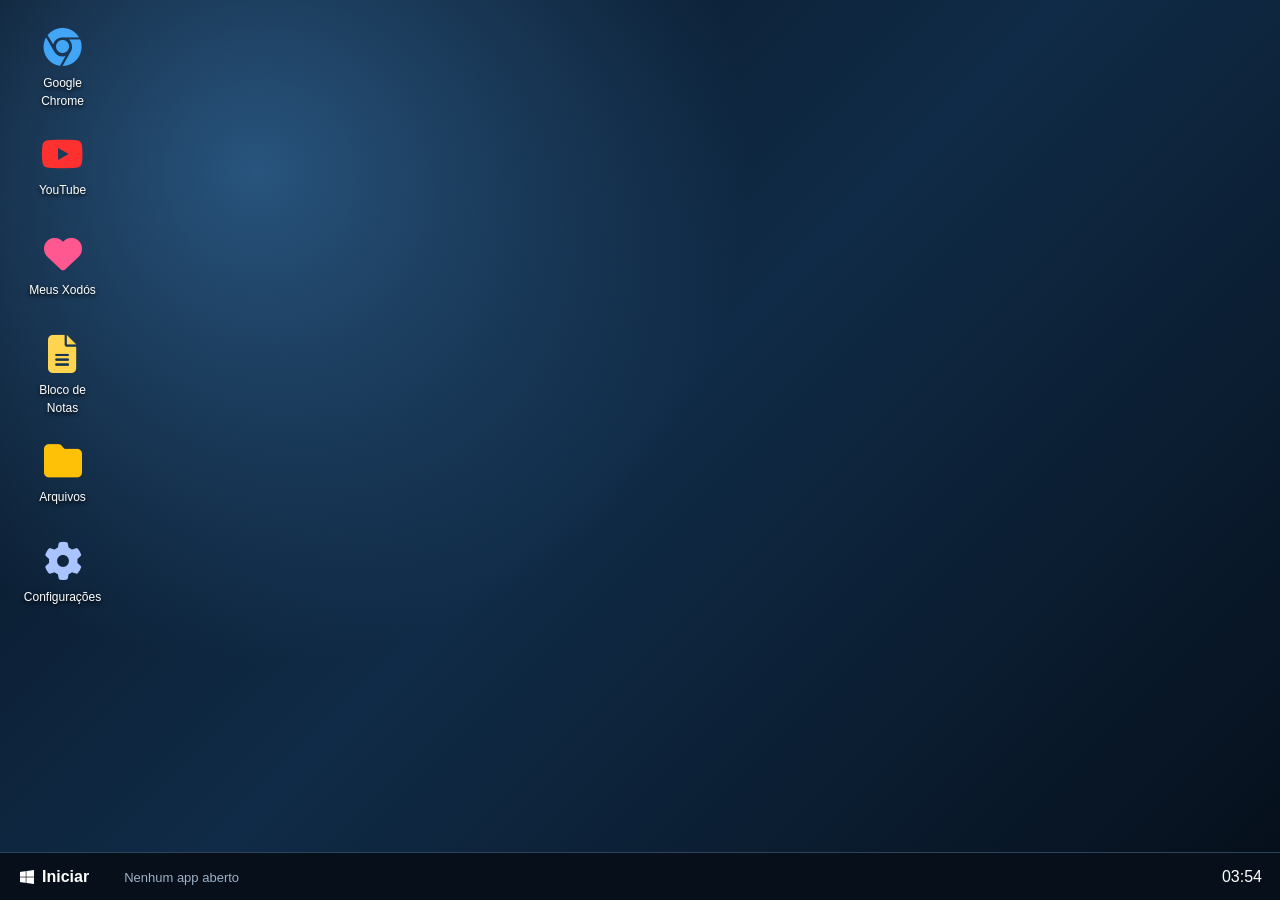
==== commit 8b766e14: "Update index.html" ====
--- a/index.html
+++ b/index.html
@@ -1,120 +1,1320 @@
 <!DOCTYPE html>
 <html lang="pt-BR">
 <head>
-  <meta charset="UTF-8">
-  <meta name="viewport" content="width=device-width, initial-scale=1.0">
-  <title>Meu PC Virtual</title>
-  <link rel="stylesheet" href="style.css">
-  <link href="https://cdnjs.cloudflare.com/ajax/libs/font-awesome/6.5.1/css/all.min.css" rel="stylesheet">
+<meta charset="UTF-8">
+<meta name="viewport" content="width=device-width, initial-scale=1.0">
+<title>Meu PC Virtual</title>
+
+<link rel="stylesheet"
+href="https://cdnjs.cloudflare.com/ajax/libs/font-awesome/6.5.1/css/all.min.css">
+
+<style>
+*{
+  box-sizing:border-box;
+  margin:0;
+  padding:0;
+  font-family:Arial,Helvetica,sans-serif;
+}
+
+body{
+  width:100vw;
+  height:100vh;
+  overflow:hidden;
+  color:white;
+  background:#07111f;
+}
+
+/* DESKTOP */
+
+.desktop{
+  position:absolute;
+  inset:0 0 48px 0;
+  overflow:hidden;
+  background:
+    radial-gradient(circle at 20% 20%,#28547d,transparent 40%),
+    linear-gradient(135deg,#07111f,#102b47,#06101c);
+}
+
+/* ÍCONES */
+
+.desktop-icons{
+  position:absolute;
+  top:20px;
+  left:15px;
+  display:flex;
+  flex-direction:column;
+  gap:10px;
+}
+
+.icon{
+  width:95px;
+  min-height:90px;
+  padding:8px;
+  text-align:center;
+  border-radius:10px;
+  cursor:pointer;
+  user-select:none;
+}
+
+.icon:hover{
+  background:rgba(255,255,255,.12);
+}
+
+.icon i{
+  display:block;
+  font-size:38px;
+  margin-bottom:7px;
+}
+
+.icon span{
+  font-size:12px;
+  text-shadow:0 2px 4px #000;
+}
+
+.chrome-color{color:#42a5f5}
+.youtube-color{color:#ff3030}
+.xodo-color{color:#ff5790}
+.notes-color{color:#ffd54f}
+.folder-color{color:#ffc107}
+.settings-color{color:#a9c4ff}
+
+/* JANELAS */
+
+.window{
+  position:absolute;
+  top:8%;
+  left:20%;
+  width:65%;
+  height:72%;
+  min-width:320px;
+  min-height:250px;
+  background:#0d1827;
+  border:1px solid #38536f;
+  border-radius:12px;
+  overflow:hidden;
+  box-shadow:0 25px 70px rgba(0,0,0,.6);
+  z-index:10;
+}
+
+.hidden{
+  display:none;
+}
+
+.window-header{
+  height:44px;
+  display:flex;
+  align-items:center;
+  justify-content:space-between;
+  padding:0 10px 0 15px;
+  background:linear-gradient(#192d45,#0c1725);
+  border-bottom:1px solid #30475f;
+  cursor:move;
+}
+
+.win-title{
+  display:flex;
+  align-items:center;
+  gap:9px;
+  font-size:14px;
+  font-weight:bold;
+}
+
+.win-controls button{
+  width:34px;
+  height:28px;
+  border:0;
+  border-radius:6px;
+  background:#26394f;
+  color:white;
+  cursor:pointer;
+}
+
+.win-controls button:hover{
+  background:#df4059;
+}
+
+.window-body{
+  height:calc(100% - 44px);
+  background:#091421;
+  overflow:auto;
+}
+
+/* CHROME */
+
+.browser-bar{
+  height:52px;
+  display:flex;
+  gap:8px;
+  padding:8px;
+  background:#142237;
+}
+
+.browser-bar input{
+  flex:1;
+  border:1px solid #38516c;
+  border-radius:8px;
+  padding:0 12px;
+  background:#08121f;
+  color:white;
+  outline:none;
+}
+
+.browser-bar button{
+  border:0;
+  border-radius:8px;
+  padding:0 16px;
+  background:#2587ff;
+  color:white;
+  cursor:pointer;
+}
+
+#chrome-iframe{
+  width:100%;
+  height:calc(100% - 52px);
+  border:0;
+}
+
+/* XODÓS */
+
+.xodo-body{
+  padding:20px;
+}
+
+.xodo-form{
+  padding:18px;
+  border-radius:12px;
+  background:#13243a;
+  border:1px solid #304963;
+}
+
+.xodo-form h3{
+  margin-bottom:15px;
+}
+
+.xodo-form input{
+  width:100%;
+  height:42px;
+  margin-bottom:10px;
+  padding:0 12px;
+  border:1px solid #38516b;
+  border-radius:8px;
+  background:#08121f;
+  color:white;
+  outline:none;
+}
+
+.xodo-form button{
+  width:100%;
+  height:42px;
+  border:0;
+  border-radius:8px;
+  background:#ff4f91;
+  color:white;
+  font-weight:bold;
+  cursor:pointer;
+}
+
+.xodo-grid{
+  display:grid;
+  grid-template-columns:repeat(auto-fill,minmax(180px,1fr));
+  gap:12px;
+  margin-top:15px;
+}
+
+.xodo-card{
+  padding:18px;
+  border-radius:12px;
+  background:#13243a;
+  border:1px solid #2e4966;
+}
+
+.xodo-card .emoji{
+  font-size:38px;
+}
+
+.xodo-card h4{
+  margin:8px 0;
+}
+
+.xodo-card p{
+  color:#9eb1c7;
+  font-size:13px;
+  word-break:break-word;
+}
+
+.xodo-card button{
+  margin-top:12px;
+  padding:7px 10px;
+  border:0;
+  border-radius:6px;
+  background:#e8465d;
+  color:white;
+  cursor:pointer;
+}
+
+/* NOTAS */
+
+#notepad{
+  width:100%;
+  height:100%;
+  resize:none;
+  border:0;
+  outline:0;
+  padding:20px;
+  background:#0e1928;
+  color:white;
+  font-size:16px;
+}
+
+/* ARQUIVOS */
+
+.files{
+  padding:25px;
+}
+
+.folder{
+  display:inline-flex;
+  flex-direction:column;
+  align-items:center;
+  justify-content:center;
+  width:120px;
+  height:120px;
+  border-radius:10px;
+  cursor:pointer;
+}
+
+.folder:hover{
+  background:#19324e;
+}
+
+.folder i{
+  font-size:45px;
+  color:#ffc107;
+  margin-bottom:8px;
+}
+
+/* CONFIGURAÇÕES */
+
+.settings{
+  padding:25px;
+}
+
+.setting{
+  padding:18px;
+  margin-bottom:12px;
+  border-radius:12px;
+  background:#13243a;
+}
+
+.setting button{
+  margin-top:10px;
+  padding:9px 14px;
+  border:0;
+  border-radius:7px;
+  background:#2587ff;
+  color:white;
+  cursor:pointer;
+}
+
+/* MENU INICIAR */
+
+.start-menu{
+  position:absolute;
+  left:10px;
+  bottom:58px;
+  width:330px;
+  min-height:380px;
+  padding:15px;
+  display:none;
+  z-index:1000;
+  border:1px solid #38546f;
+  border-radius:14px;
+  background:rgba(10,22,36,.98);
+  box-shadow:0 15px 50px rgba(0,0,0,.6);
+}
+
+.start-menu.show{
+  display:block;
+}
+
+.start-user{
+  padding:12px;
+  margin-bottom:8px;
+  border-bottom:1px solid #2a4159;
+}
+
+.start-item{
+  padding:13px;
+  border-radius:8px;
+  cursor:pointer;
+}
+
+.start-item:hover{
+  background:#1c3652;
+}
+
+.start-bottom{
+  margin-top:10px;
+  padding-top:10px;
+  border-top:1px solid #2a4159;
+}
+
+/* BARRA */
+
+.taskbar{
+  position:absolute;
+  left:0;
+  bottom:0;
+  width:100%;
+  height:48px;
+  display:flex;
+  align-items:center;
+  background:rgba(7,15,26,.97);
+  border-top:1px solid #2c435b;
+  z-index:2000;
+}
+
+.start-btn{
+  height:100%;
+  padding:0 20px;
+  display:flex;
+  align-items:center;
+  gap:8px;
+  cursor:pointer;
+  font-weight:bold;
+}
+
+.start-btn:hover{
+  background:#172d47;
+}
+
+.taskbar-apps{
+  flex:1;
+  padding-left:15px;
+}
+
+.active-app-indicator{
+  color:#9eb1c7;
+  font-size:13px;
+}
+
+.system-tray{
+  padding:0 18px;
+}
+
+/* TOAST */
+
+.toast{
+  position:absolute;
+  right:20px;
+  bottom:65px;
+  padding:13px 17px;
+  display:none;
+  border-radius:9px;
+  background:#152a42;
+  border:1px solid #395570;
+  box-shadow:0 10px 30px #0008;
+  z-index:3000;
+}
+
+.toast.show{
+  display:block;
+}
+
+/* CELULAR */
+
+@media(max-width:700px){
+
+  .window{
+    left:3%;
+    top:5%;
+    width:94%;
+    height:82%;
+  }
+
+  .desktop-icons{
+    display:grid;
+    grid-template-columns:repeat(3,80px);
+    gap:5px;
+  }
+
+  .icon{
+    width:80px;
+  }
+
+  .start-menu{
+    width:calc(100% - 20px);
+  }
+}
+</style>
 </head>
+
 <body>
 
-  <!-- ÁREA DE TRABALHO -->
-  <div class="desktop">
-    
-    <!-- ÍCONES DA ÁREA DE TRABALHO -->
-    <div class="desktop-icons">
-      <div class="icon" onclick="openWindow('win-chrome')">
-        <i class="fa-brands fa-chrome chrome-color"></i>
-        <span>Google Chrome</span>
-      </div>
-
-      <div class="icon" onclick="openWindow('win-youtube')">
-        <i class="fa-brands fa-youtube youtube-color"></i>
-        <span>YouTube</span>
-      </div>
-
-      <div class="icon" onclick="openWindow('win-xodos')">
-        <i class="fa-solid fa-heart xodo-color"></i>
-        <span>Meus Xodós</span>
-      </div>
-
-      <div class="icon" onclick="openWindow('win-notes')">
-        <i class="fa-solid fa-file-lines notes-color"></i>
-        <span>Bloco de Notas</span>
-      </div>
-    </div>
-
-    <!-- JANELA: CHROME -->
-    <div class="window hidden" id="win-chrome">
-      <div class="window-header">
-        <div class="win-title"><i class="fa-brands fa-chrome"></i> Google Chrome</div>
-        <div class="win-controls">
-          <button onclick="closeWindow('win-chrome')">✕</button>
-        </div>
-      </div>
-      <div class="browser-bar">
-        <input type="text" id="chrome-url" value="https://www.bing.com" placeholder="Digite uma URL ou pesquisa...">
-        <button onclick="navigateChrome()"><i class="fa-solid fa-arrow-right"></i> Ir</button>
-      </div>
-      <div class="window-body">
-        <iframe id="chrome-iframe" src="https://www.bing.com"></iframe>
-      </div>
-    </div>
-
-    <!-- JANELA: YOUTUBE -->
-    <div class="window hidden" id="win-youtube">
-      <div class="window-header">
-        <div class="win-title"><i class="fa-brands fa-youtube"></i> YouTube Virtual</div>
-        <div class="win-controls">
-          <button onclick="closeWindow('win-youtube')">✕</button>
-        </div>
-      </div>
-      <div class="window-body">
-        <iframe src="https://www.youtube.com/embed/jfKfPfyJRdk" frameborder="0" allowfullscreen></iframe>
-      </div>
-    </div>
-
-    <!-- JANELA: SISTEMA DE XODÓS -->
-    <div class="window hidden" id="win-xodos">
-      <div class="window-header">
-        <div class="win-title"><i class="fa-solid fa-heart"></i> Meus Xodós (Salvos)</div>
-        <div class="win-controls">
-          <button onclick="closeWindow('win-xodos')">✕</button>
-        </div>
-      </div>
-      <div class="window-body xodo-body">
-        <div class="xodo-form">
-          <h3><i class="fa-solid fa-plus"></i> Adicionar Novo Xodó</h3>
-          <input type="text" id="xodo-title" placeholder="Nome do Xodó (Ex: Meu Site, Jogo Favorito)">
-          <input type="text" id="xodo-emoji" placeholder="Emoji (Ex: ⭐, 🎮, 🐱)" maxlength="2">
-          <input type="text" id="xodo-link" placeholder="Link ou Anotação">
-          <button onclick="addXodo()"><i class="fa-solid fa-floppy-disk"></i> Salvar Xodó</button>
-        </div>
-        <hr>
-        <h3><i class="fa-solid fa-star"></i> Meus Itens Salvos</h3>
-        <div class="xodo-grid" id="xodoContainer">
-          <!-- Os Xodós serão carregados aqui -->
-        </div>
-      </div>
-    </div>
-
-    <!-- JANELA: BLOCO DE NOTAS -->
-    <div class="window hidden" id="win-notes">
-      <div class="window-header">
-        <div class="win-title"><i class="fa-solid fa-file-lines"></i> Bloco de Notas</div>
-        <div class="win-controls">
-          <button onclick="closeWindow('win-notes')">✕</button>
-        </div>
-      </div>
-      <div class="window-body">
-        <textarea id="notepad" placeholder="Escreva suas anotações aqui... Elas serão salvas automaticamente!"></textarea>
-      </div>
-    </div>
-
-  </div>
-
-  <!-- BARRA DE TAREFAS -->
-  <footer class="taskbar">
-    <div class="start-btn"><i class="fa-brands fa-windows"></i> Iniciar</div>
-    <div class="taskbar-apps">
-      <span class="active-app-indicator" id="appIndicator">Nenhum app aberto</span>
-    </div>
-    <div class="system-tray">
-      <span id="clock">00:00</span>
-    </div>
-  </footer>
-
-  <script src="app.js"></script>
+<div class="desktop">
+
+<!-- ÍCONES -->
+
+<div class="desktop-icons">
+
+<div class="icon" onclick="openWindow('win-chrome')">
+<i class="fa-brands fa-chrome chrome-color"></i>
+<span>Google Chrome</span>
+</div>
+
+<div class="icon" onclick="openWindow('win-youtube')">
+<i class="fa-brands fa-youtube youtube-color"></i>
+<span>YouTube</span>
+</div>
+
+<div class="icon" onclick="openWindow('win-xodos')">
+<i class="fa-solid fa-heart xodo-color"></i>
+<span>Meus Xodós</span>
+</div>
+
+<div class="icon" onclick="openWindow('win-notes')">
+<i class="fa-solid fa-file-lines notes-color"></i>
+<span>Bloco de Notas</span>
+</div>
+
+<div class="icon" onclick="openWindow('win-files')">
+<i class="fa-solid fa-folder folder-color"></i>
+<span>Arquivos</span>
+</div>
+
+<div class="icon" onclick="openWindow('win-settings')">
+<i class="fa-solid fa-gear settings-color"></i>
+<span>Configurações</span>
+</div>
+
+</div>
+
+<!-- CHROME -->
+
+<div class="window hidden" id="win-chrome">
+
+<div class="window-header">
+
+<div class="win-title">
+<i class="fa-brands fa-chrome"></i>
+Google Chrome
+</div>
+
+<div class="win-controls">
+<button onclick="closeWindow('win-chrome')">✕</button>
+</div>
+
+</div>
+
+<div class="browser-bar">
+
+<input
+id="chrome-url"
+value="https://www.google.com"
+placeholder="Digite uma URL ou pesquisa..."
+>
+
+<button onclick="navigateChrome()">
+<i class="fa-solid fa-arrow-right"></i>
+Ir
+</button>
+
+</div>
+
+<div class="window-body">
+
+<iframe
+id="chrome-iframe"
+src="https://www.google.com">
+</iframe>
+
+</div>
+
+</div>
+
+<!-- YOUTUBE -->
+
+<div class="window hidden" id="win-youtube">
+
+<div class="window-header">
+
+<div class="win-title">
+<i class="fa-brands fa-youtube"></i>
+YouTube
+</div>
+
+<div class="win-controls">
+<button onclick="closeWindow('win-youtube')">✕</button>
+</div>
+
+</div>
+
+<div class="window-body">
+
+<iframe
+src="https://www.youtube.com/embed/jfKfPfyJRdk"
+allowfullscreen>
+</iframe>
+
+</div>
+
+</div>
+
+<!-- XODÓS -->
+
+<div class="window hidden" id="win-xodos">
+
+<div class="window-header">
+
+<div class="win-title">
+<i class="fa-solid fa-heart"></i>
+Meus Xodós
+</div>
+
+<div class="win-controls">
+<button onclick="closeWindow('win-xodos')">✕</button>
+</div>
+
+</div>
+
+<div class="window-body xodo-body">
+
+<div class="xodo-form">
+
+<h3>
+<i class="fa-solid fa-plus"></i>
+Adicionar Xodó
+</h3>
+
+<input
+id="xodo-title"
+placeholder="Nome do Xodó"
+>
+
+<input
+id="xodo-emoji"
+placeholder="Emoji"
+maxlength="2"
+>
+
+<input
+id="xodo-link"
+placeholder="Link ou anotação"
+>
+
+<button onclick="addXodo()">
+<i class="fa-solid fa-floppy-disk"></i>
+Salvar Xodó
+</button>
+
+</div>
+
+<hr style="margin:20px 0;border-color:#29415d">
+
+<h3>
+<i class="fa-solid fa-star"></i>
+Meus Itens
+</h3>
+
+<div
+class="xodo-grid"
+id="xodoContainer">
+</div>
+
+</div>
+
+</div>
+
+<!-- NOTAS -->
+
+<div class="window hidden" id="win-notes">
+
+<div class="window-header">
+
+<div class="win-title">
+<i class="fa-solid fa-file-lines"></i>
+Bloco de Notas
+</div>
+
+<div class="win-controls">
+<button onclick="closeWindow('win-notes')">✕</button>
+</div>
+
+</div>
+
+<div class="window-body">
+
+<textarea
+id="notepad"
+placeholder="Digite suas anotações..."
+></textarea>
+
+</div>
+
+</div>
+
+<!-- ARQUIVOS -->
+
+<div class="window hidden" id="win-files">
+
+<div class="window-header">
+
+<div class="win-title">
+<i class="fa-solid fa-folder"></i>
+Explorador de Arquivos
+</div>
+
+<div class="win-controls">
+<button onclick="closeWindow('win-files')">✕</button>
+</div>
+
+</div>
+
+<div class="window-body">
+
+<div class="files">
+
+<div class="folder">
+<i class="fa-solid fa-folder"></i>
+<span>Documentos</span>
+</div>
+
+<div class="folder">
+<i class="fa-solid fa-folder"></i>
+<span>Jogos</span>
+</div>
+
+<div class="folder">
+<i class="fa-solid fa-folder"></i>
+<span>Downloads</span>
+</div>
+
+<div class="folder">
+<i class="fa-solid fa-folder"></i>
+<span>Imagens</span>
+</div>
+
+</div>
+
+</div>
+
+</div>
+
+<!-- CONFIGURAÇÕES -->
+
+<div class="window hidden" id="win-settings">
+
+<div class="window-header">
+
+<div class="win-title">
+<i class="fa-solid fa-gear"></i>
+Configurações
+</div>
+
+<div class="win-controls">
+<button onclick="closeWindow('win-settings')">✕</button>
+</div>
+
+</div>
+
+<div class="window-body">
+
+<div class="settings">
+
+<div class="setting">
+
+<h3>
+<i class="fa-solid fa-palette"></i>
+Papel de parede
+</h3>
+
+<button onclick="changeWallpaper(1)">
+Azul
+</button>
+
+<button onclick="changeWallpaper(2)">
+Roxo
+</button>
+
+<button onclick="changeWallpaper(3)">
+Escuro
+</button>
+
+</div>
+
+<div class="setting">
+
+<h3>
+<i class="fa-solid fa-trash"></i>
+Dados
+</h3>
+
+<button onclick="clearData()">
+Limpar dados
+</button>
+
+</div>
+
+</div>
+
+</div>
+
+</div>
+
+</div>
+
+<!-- MENU INICIAR -->
+
+<div class="start-menu" id="startMenu">
+
+<div class="start-user">
+<i class="fa-solid fa-circle-user"></i>
+<strong>Meu PC Virtual</strong>
+</div>
+
+<div class="start-item"
+onclick="openWindow('win-chrome');toggleStart()">
+<i class="fa-brands fa-chrome"></i>
+Google Chrome
+</div>
+
+<div class="start-item"
+onclick="openWindow('win-youtube');toggleStart()">
+<i class="fa-brands fa-youtube"></i>
+YouTube
+</div>
+
+<div class="start-item"
+onclick="openWindow('win-xodos');toggleStart()">
+<i class="fa-solid fa-heart"></i>
+Meus Xodós
+</div>
+
+<div class="start-item"
+onclick="openWindow('win-notes');toggleStart()">
+<i class="fa-solid fa-file-lines"></i>
+Bloco de Notas
+</div>
+
+<div class="start-item"
+onclick="openWindow('win-files');toggleStart()">
+<i class="fa-solid fa-folder"></i>
+Arquivos
+</div>
+
+<div class="start-item"
+onclick="openWindow('win-settings');toggleStart()">
+<i class="fa-solid fa-gear"></i>
+Configurações
+</div>
+
+<div class="start-bottom">
+
+<div class="start-item"
+onclick="location.reload()">
+
+<i class="fa-solid fa-power-off"></i>
+Reiniciar PC
+
+</div>
+
+</div>
+
+</div>
+
+<!-- TOAST -->
+
+<div class="toast" id="toast"></div>
+
+<!-- BARRA -->
+
+<footer class="taskbar">
+
+<div class="start-btn"
+onclick="toggleStart()">
+
+<i class="fa-brands fa-windows"></i>
+Iniciar
+
+</div>
+
+<div class="taskbar-apps">
+
+<span
+id="appIndicator"
+class="active-app-indicator">
+Nenhum app aberto
+</span>
+
+</div>
+
+<div class="system-tray">
+
+<span id="clock">
+00:00
+</span>
+
+</div>
+
+</footer>
+
+<script>
+
+/* JANELAS */
+
+let highestZ=20;
+
+function openWindow(id){
+
+const win=document.getElementById(id);
+
+if(!win)return;
+
+win.classList.remove("hidden");
+
+highestZ++;
+
+win.style.zIndex=highestZ;
+
+updateIndicator();
+
+}
+
+function closeWindow(id){
+
+const win=document.getElementById(id);
+
+if(!win)return;
+
+win.classList.add("hidden");
+
+updateIndicator();
+
+}
+
+/* INDICADOR */
+
+function updateIndicator(){
+
+const open=[...document.querySelectorAll(".window")]
+.filter(w=>!w.classList.contains("hidden"));
+
+const indicator=document.getElementById("appIndicator");
+
+if(open.length===0){
+
+indicator.textContent="Nenhum app aberto";
+
+}else{
+
+indicator.textContent=open
+.map(w=>w.querySelector(".win-title")?.innerText)
+.join(" • ");
+
+}
+
+}
+
+/* MENU */
+
+function toggleStart(){
+
+document
+.getElementById("startMenu")
+.classList.toggle("show");
+
+}
+
+/* RELÓGIO */
+
+function updateClock(){
+
+const now=new Date();
+
+const h=String(now.getHours()).padStart(2,"0");
+const m=String(now.getMinutes()).padStart(2,"0");
+
+document.getElementById("clock").textContent=`${h}:${m}`;
+
+}
+
+setInterval(updateClock,1000);
+
+updateClock();
+
+/* CHROME */
+
+function navigateChrome(){
+
+let url=document
+.getElementById("chrome-url")
+.value
+.trim();
+
+if(!url)return;
+
+if(
+!url.startsWith("http://") &&
+!url.startsWith("https://")
+){
+
+url=
+"https://www.google.com/search?q="+
+encodeURIComponent(url);
+
+}
+
+document.getElementById("chrome-iframe").src=url;
+
+}
+
+/* XODÓS */
+
+function getXodos(){
+
+return JSON.parse(
+localStorage.getItem("meusXodos")||"[]"
+);
+
+}
+
+function saveXodos(data){
+
+localStorage.setItem(
+"meusXodos",
+JSON.stringify(data)
+);
+
+}
+
+function addXodo(){
+
+const title=document
+.getElementById("xodo-title")
+.value.trim();
+
+const emoji=document
+.getElementById("xodo-emoji")
+.value.trim()||"⭐";
+
+const link=document
+.getElementById("xodo-link")
+.value.trim();
+
+if(!title){
+
+showToast("Digite um nome.");
+
+return;
+
+}
+
+const xodos=getXodos();
+
+xodos.push({
+title,
+emoji,
+link
+});
+
+saveXodos(xodos);
+
+document.getElementById("xodo-title").value="";
+document.getElementById("xodo-emoji").value="";
+document.getElementById("xodo-link").value="";
+
+loadXodos();
+
+showToast("Xodó salvo!");
+
+}
+
+function loadXodos(){
+
+const container=
+document.getElementById("xodoContainer");
+
+const xodos=getXodos();
+
+container.innerHTML="";
+
+if(xodos.length===0){
+
+container.innerHTML=
+'<p style="color:#8298ae">Nenhum Xodó salvo.</p>';
+
+return;
+
+}
+
+xodos.forEach((x,index)=>{
+
+const card=document.createElement("div");
+
+card.className="xodo-card";
+
+card.innerHTML=`
+
+<div class="emoji">
+${escapeHtml(x.emoji)}
+</div>
+
+<h4>
+${escapeHtml(x.title)}
+</h4>
+
+<p>
+${escapeHtml(x.link||"Sem anotação")}
+</p>
+
+<button onclick="deleteXodo(${index})">
+<i class="fa-solid fa-trash"></i>
+Excluir
+</button>
+
+`;
+
+if(
+x.link &&
+(
+x.link.startsWith("https://") ||
+x.link.startsWith("http://")
+)
+){
+
+card.onclick=function(e){
+
+if(e.target.closest("button"))return;
+
+window.open(x.link,"_blank");
+
+};
+
+}
+
+container.appendChild(card);
+
+});
+
+}
+
+function deleteXodo(index){
+
+const xodos=getXodos();
+
+xodos.splice(index,1);
+
+saveXodos(xodos);
+
+loadXodos();
+
+showToast("Xodó removido.");
+
+}
+
+/* NOTAS */
+
+const notepad=
+document.getElementById("notepad");
+
+notepad.value=
+localStorage.getItem("pcNotas")||"";
+
+notepad.addEventListener("input",function(){
+
+localStorage.setItem(
+"pcNotas",
+this.value
+);
+
+});
+
+/* PAPEL DE PAREDE */
+
+function changeWallpaper(type){
+
+const desktop=
+document.querySelector(".desktop");
+
+if(type===1){
+
+desktop.style.background=
+"linear-gradient(135deg,#07111f,#164b78,#07111f)";
+
+}
+
+if(type===2){
+
+desktop.style.background=
+"linear-gradient(135deg,#160b2c,#55207b,#0d1025)";
+
+}
+
+if(type===3){
+
+desktop.style.background=
+"linear-gradient(135deg,#050505,#111,#030303)";
+
+}
+
+localStorage.setItem(
+"wallpaper",
+type
+);
+
+showToast("Papel de parede alterado.");
+
+}
+
+function loadWallpaper(){
+
+const saved=
+Number(localStorage.getItem("wallpaper"));
+
+if(saved){
+
+changeWallpaper(saved);
+
+}
+
+}
+
+/* LIMPAR */
+
+function clearData(){
+
+if(confirm(
+"Apagar todas as notas, Xodós e configurações?"
+)){
+
+localStorage.clear();
+
+location.reload();
+
+}
+
+}
+
+/* TOAST */
+
+function showToast(message){
+
+const toast=
+document.getElementById("toast");
+
+toast.textContent=message;
+
+toast.classList.add("show");
+
+setTimeout(()=>{
+toast.classList.remove("show");
+},2200);
+
+}
+
+/* SEGURANÇA */
+
+function escapeHtml(text){
+
+return String(text)
+.replaceAll("&","&amp;")
+.replaceAll("<","&lt;")
+.replaceAll(">","&gt;")
+.replaceAll('"',"&quot;")
+.replaceAll("'","&#039;");
+
+}
+
+/* JANELAS ARRASTÁVEIS */
+
+document
+.querySelectorAll(".window")
+.forEach(win=>{
+
+const header=
+win.querySelector(".window-header");
+
+let dragging=false;
+let offsetX=0;
+let offsetY=0;
+
+header.addEventListener("mousedown",e=>{
+
+if(e.target.closest("button"))return;
+
+dragging=true;
+
+highestZ++;
+
+win.style.zIndex=highestZ;
+
+offsetX=
+e.clientX-win.offsetLeft;
+
+offsetY=
+e.clientY-win.offsetTop;
+
+});
+
+document.addEventListener("mousemove",e=>{
+
+if(!dragging)return;
+
+let x=e.clientX-offsetX;
+let y=e.clientY-offsetY;
+
+x=Math.max(
+0,
+Math.min(
+window.innerWidth-win.offsetWidth,
+x
+)
+);
+
+y=Math.max(
+0,
+Math.min(
+window.innerHeight-100,
+y
+)
+);
+
+win.style.left=x+"px";
+win.style.top=y+"px";
+
+});
+
+document.addEventListener("mouseup",()=>{
+dragging=false;
+});
+
+});
+
+/* FECHAR MENU CLICANDO FORA */
+
+document.addEventListener("click",e=>{
+
+const menu=document.getElementById("startMenu");
+const button=document.querySelector(".start-btn");
+
+if(
+menu.classList.contains("show") &&
+!menu.contains(e.target) &&
+!button.contains(e.target)
+){
+
+menu.classList.remove("show");
+
+}
+
+});
+
+/* INICIAR */
+
+loadXodos();
+loadWallpaper();
+
+</script>
+
 </body>
-</html>
+  </html>
